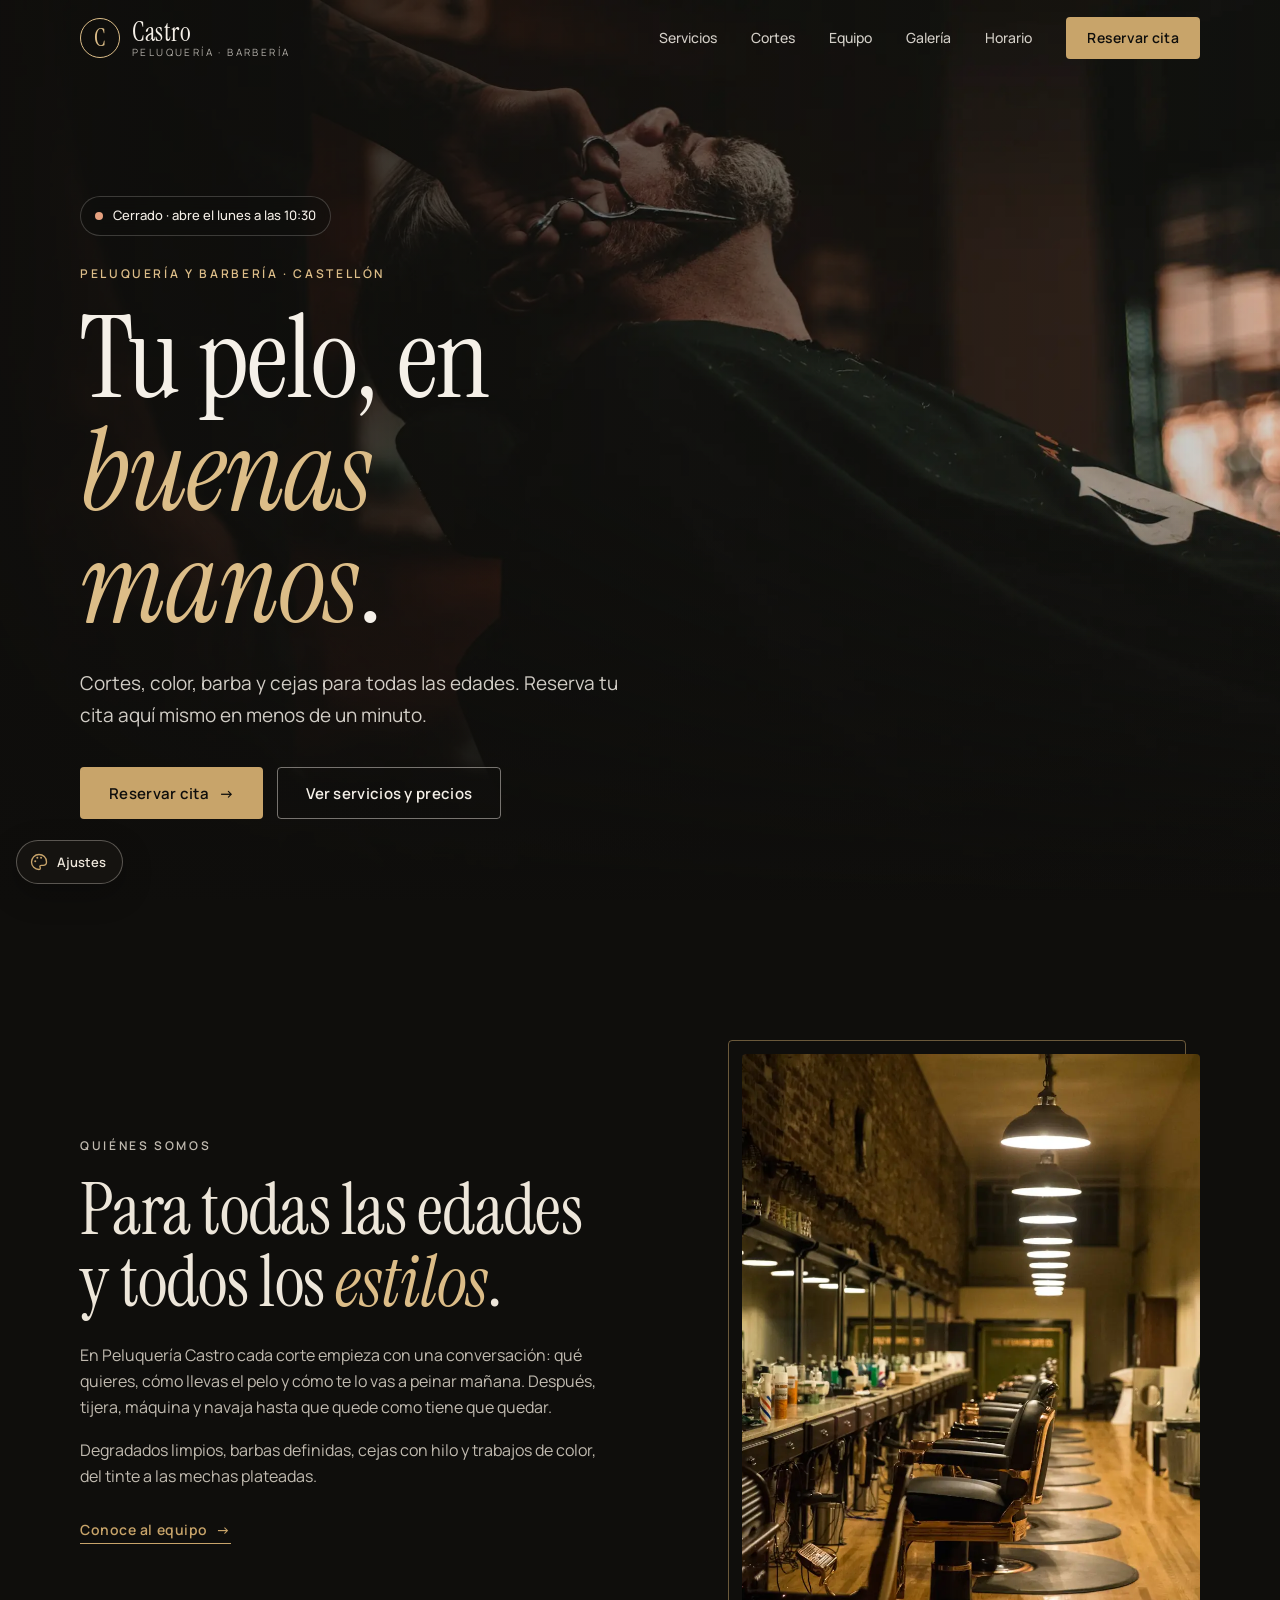
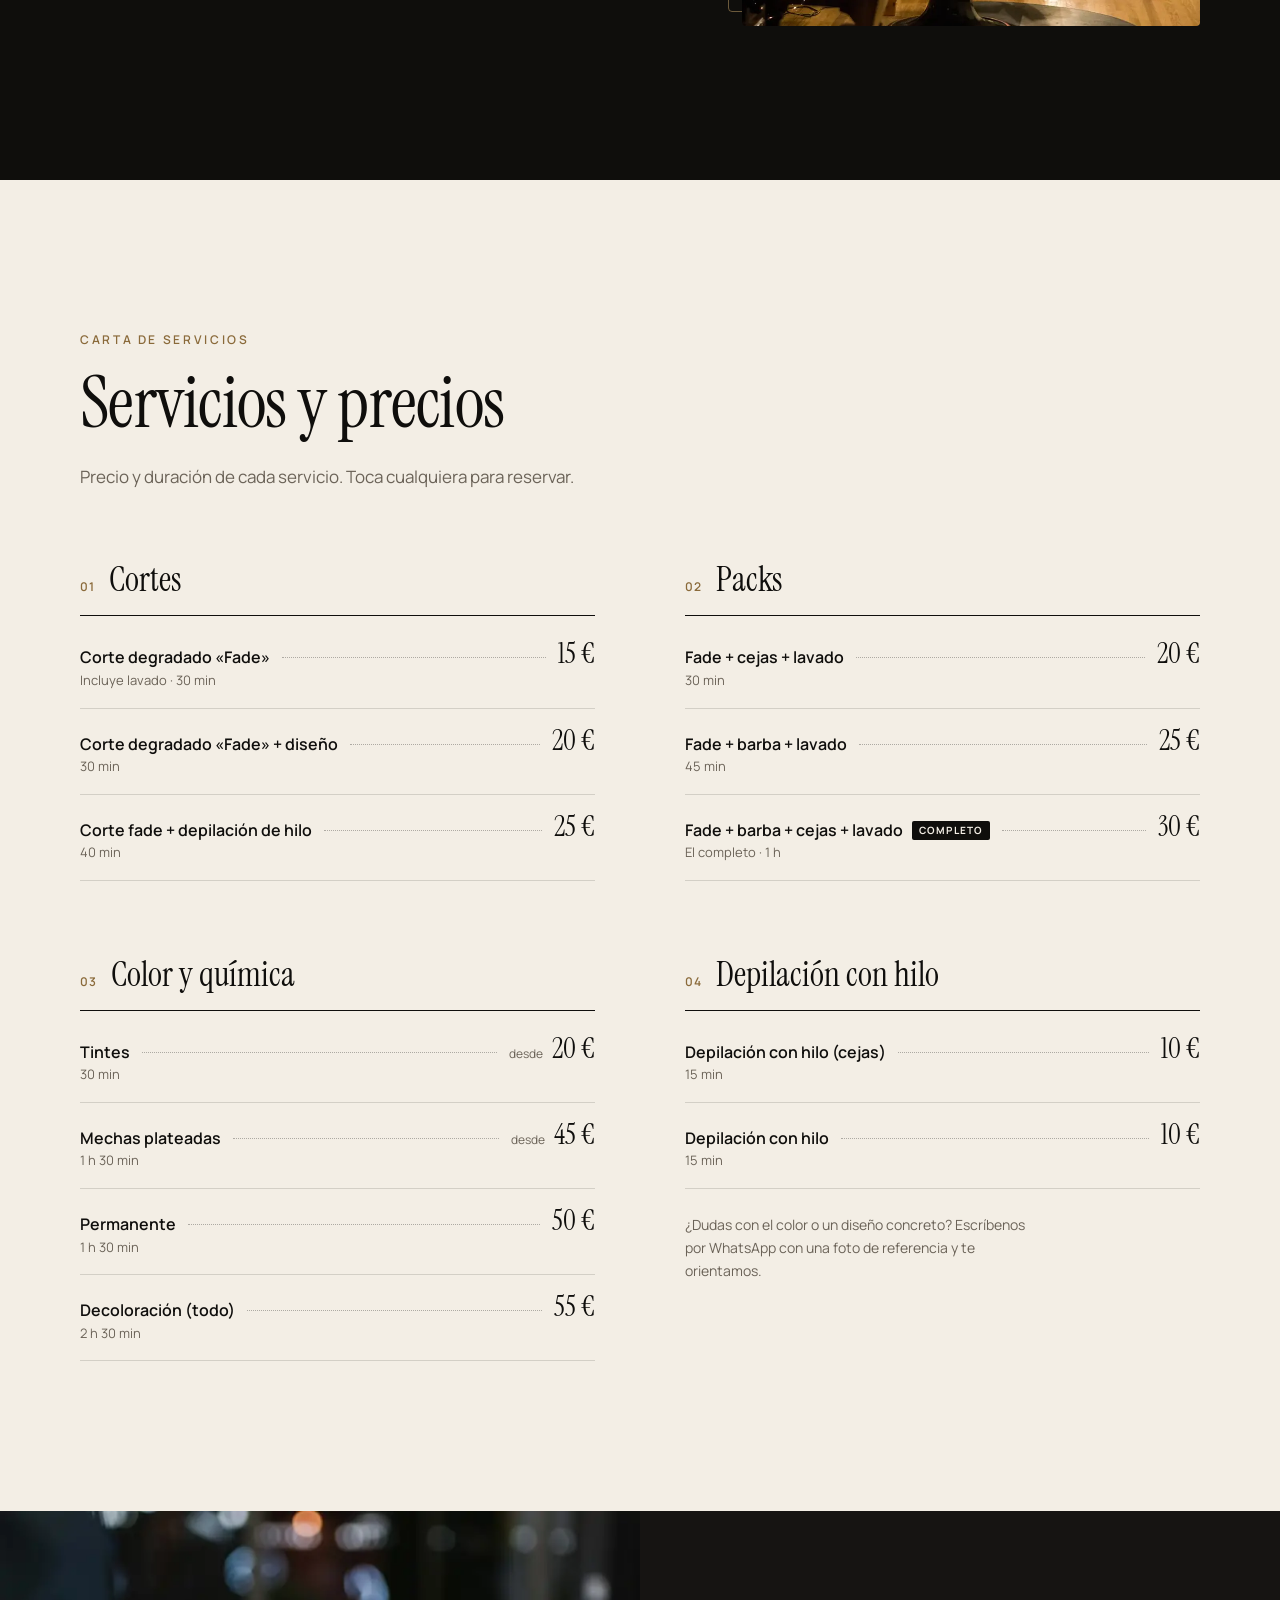
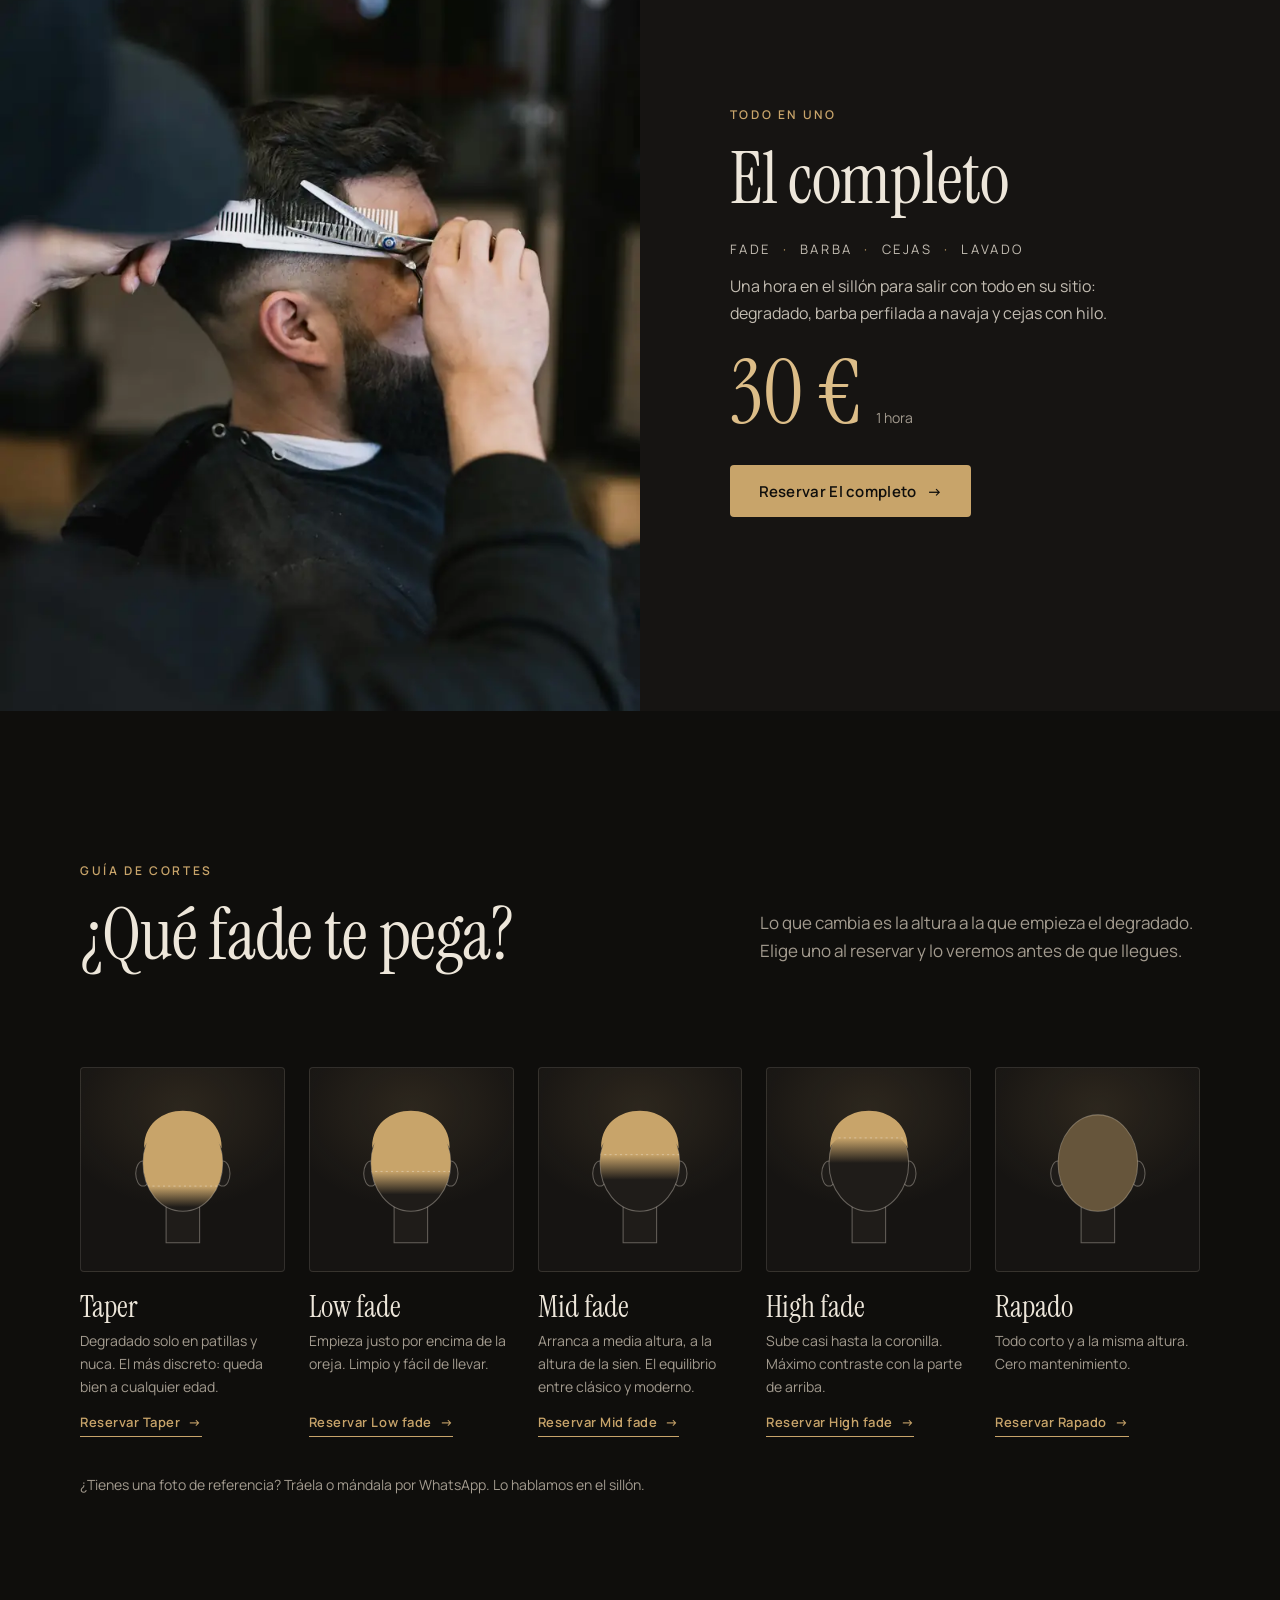
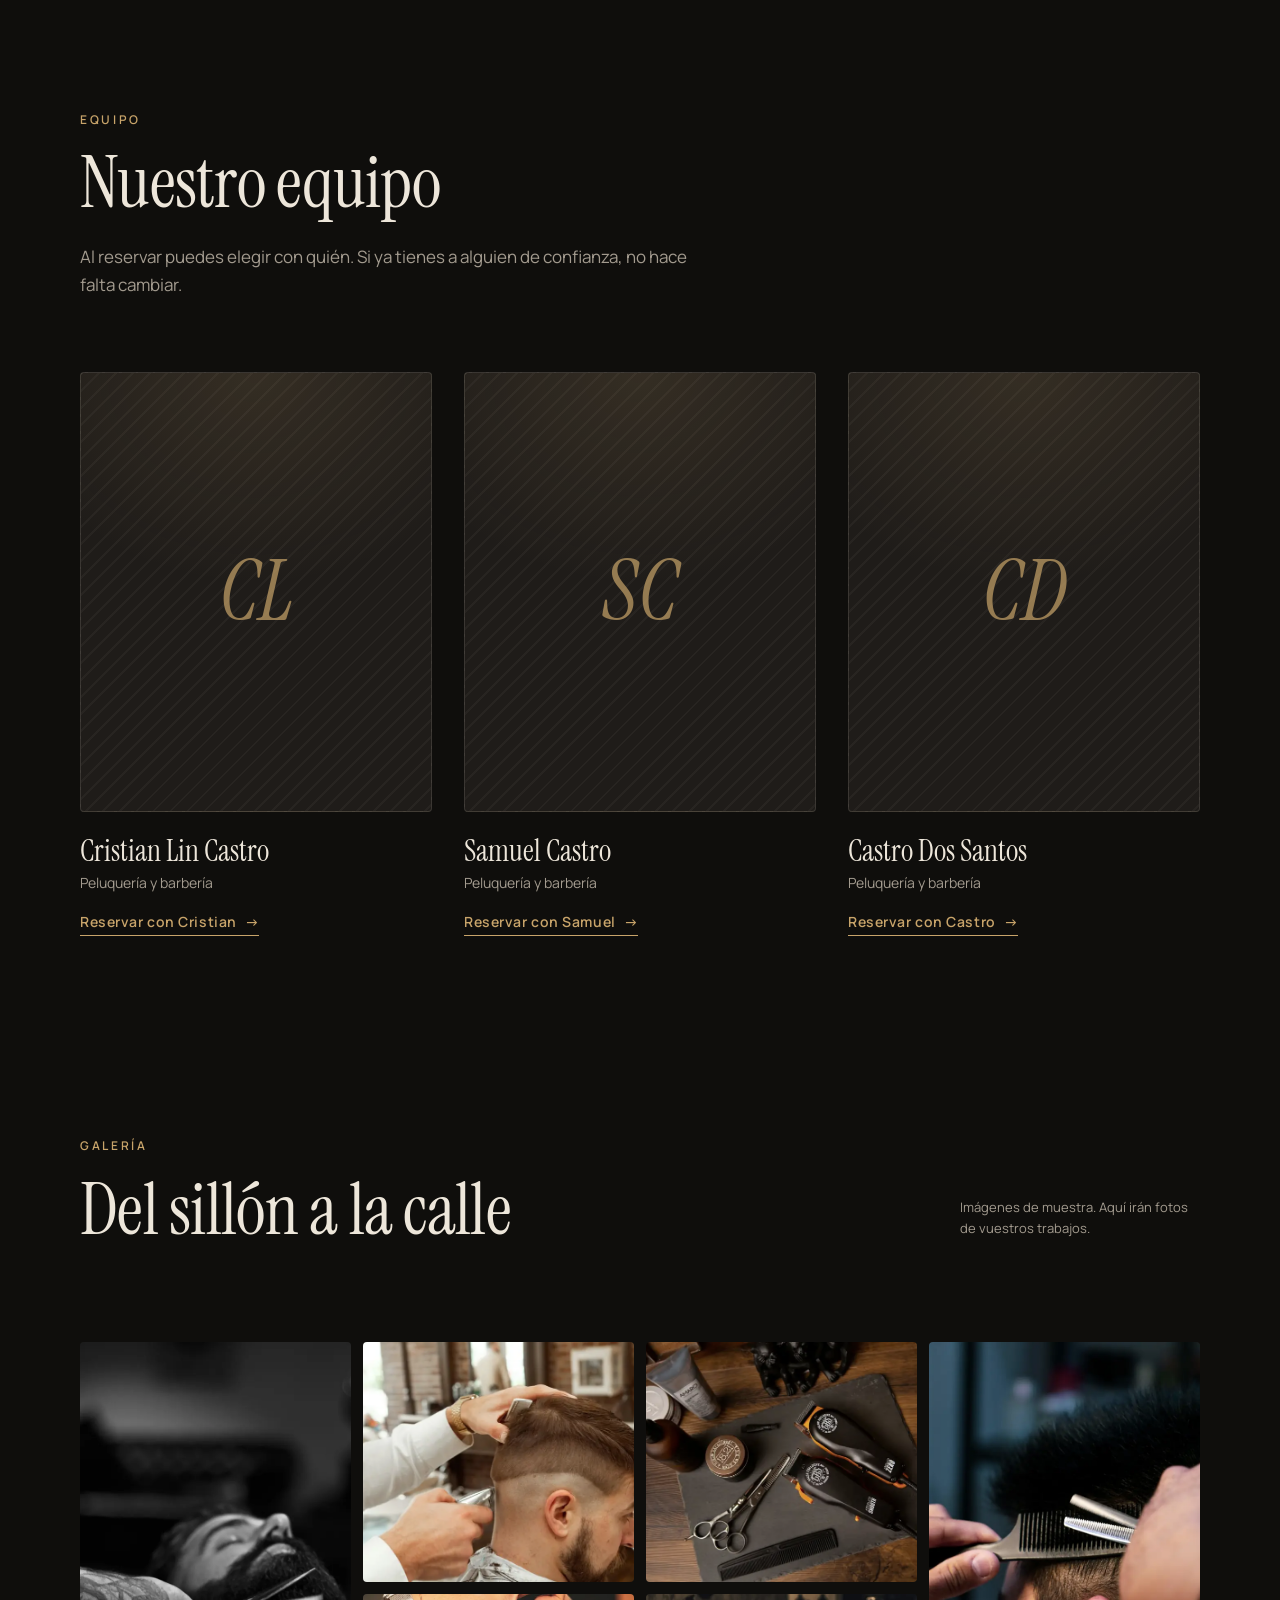
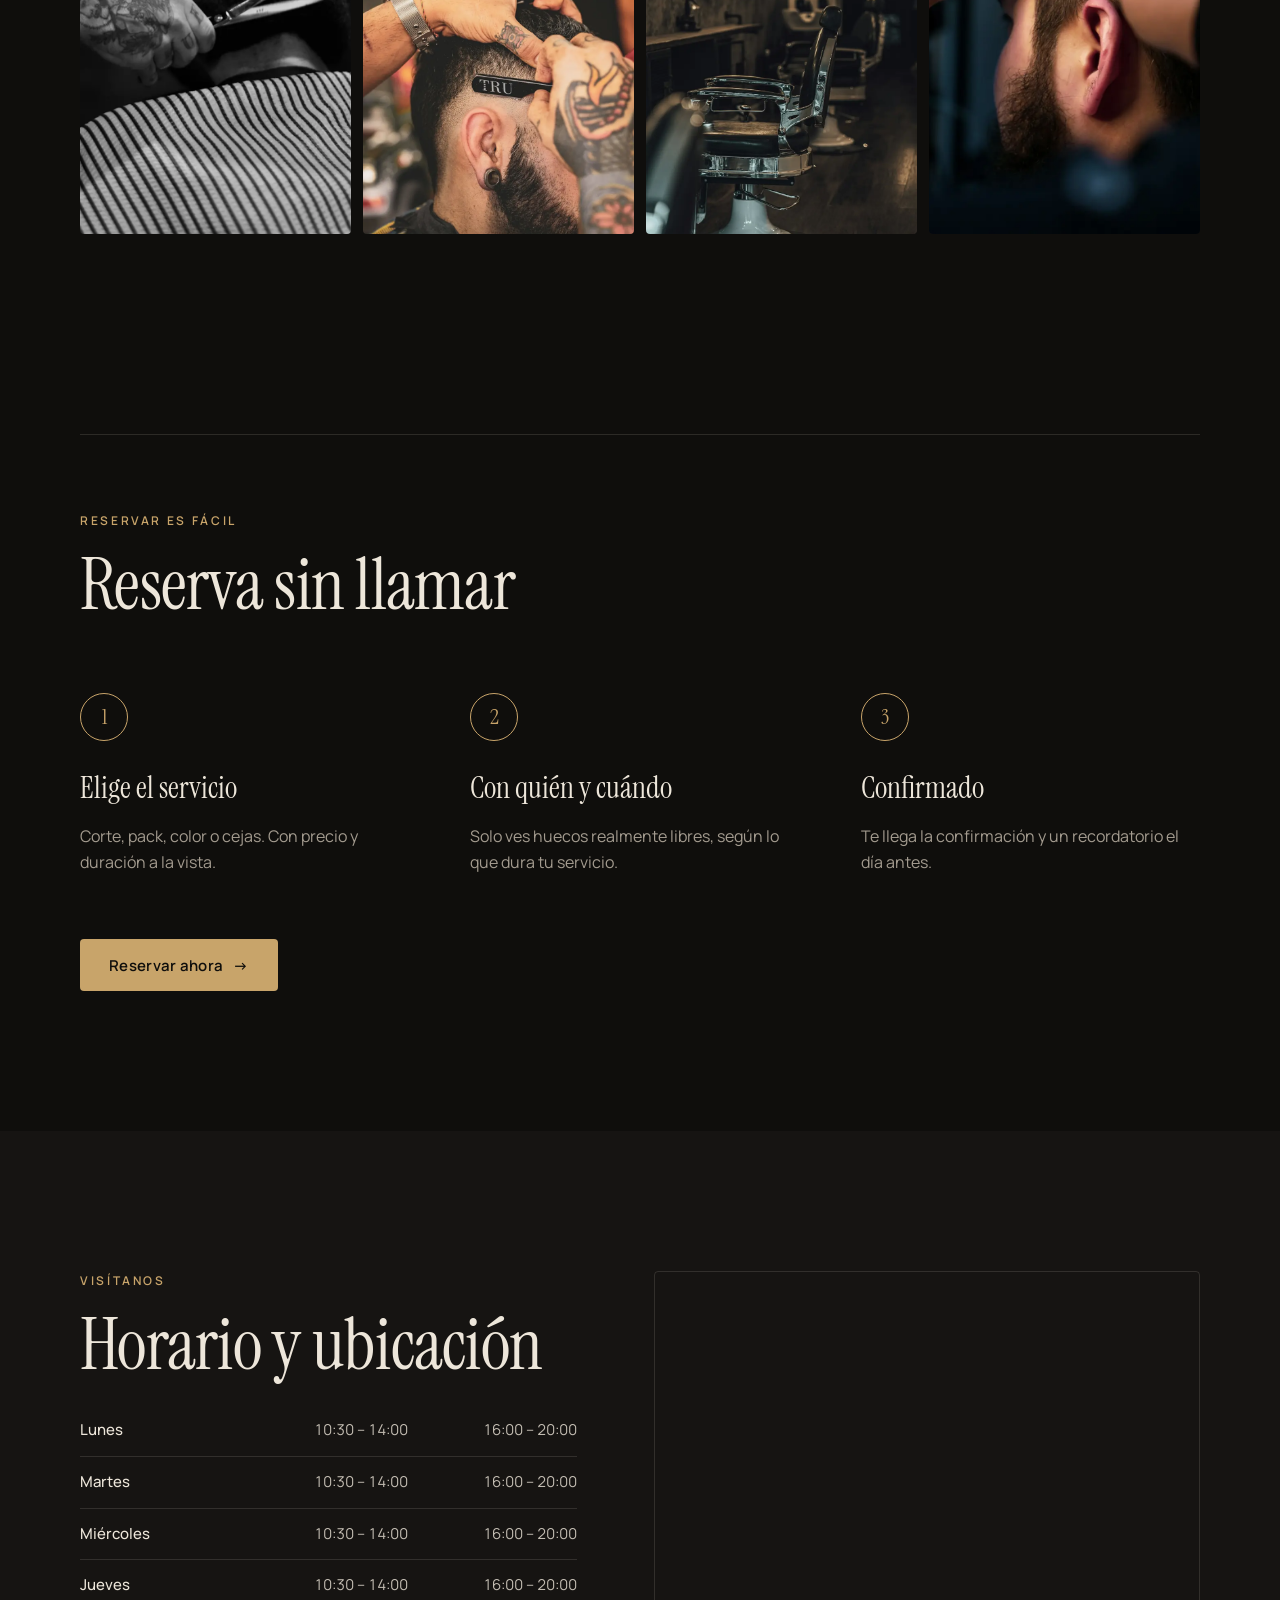
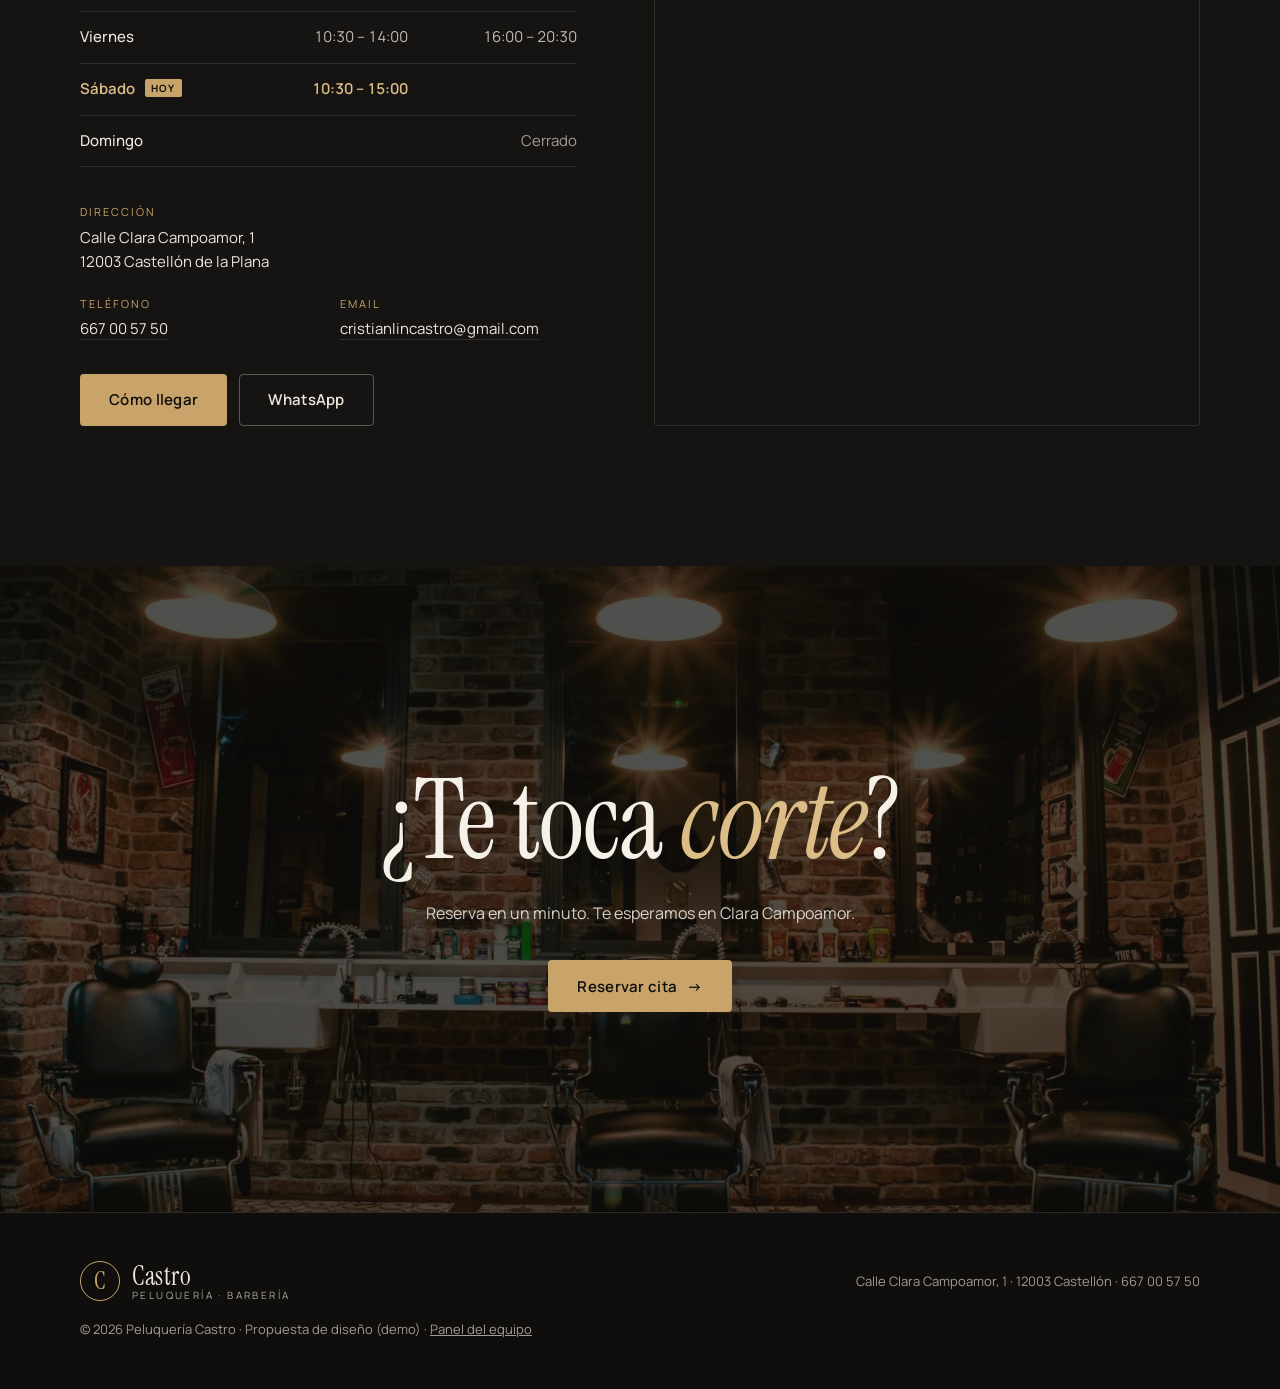
==== index.html @ 02bf4f43 "Publicar demo (d9e0d26)" ====
<!doctype html>
<html lang="es">
<head>
  <meta charset="utf-8">
  <meta name="viewport" content="width=device-width, initial-scale=1, viewport-fit=cover">
  <title>Peluquería Castro · Peluquería y barbería en Castellón</title>
  <meta name="description" content="Peluquería y barbería en Castellón para todas las edades. Cortes, fade, barba, cejas con hilo, tintes y mechas. Reserva tu cita online en un minuto.">
  <!-- Demo: no indexar hasta que sea la web oficial -->
  <meta name="robots" content="noindex, nofollow">
  <meta name="theme-color" content="#0f0e0c">

  <meta property="og:type" content="website">
  <meta property="og:title" content="Peluquería Castro · Castellón">
  <meta property="og:description" content="Peluquería y barbería para todas las edades. Reserva online.">
  <meta property="og:image" content="img/og.jpg">
  <meta property="og:locale" content="es_ES">

  <link rel="icon" href="img/favicon.svg" type="image/svg+xml">
  <link rel="preconnect" href="https://fonts.googleapis.com">
  <link rel="preconnect" href="https://fonts.gstatic.com" crossorigin>
  <script src="js/tema.js"></script>
  <link rel="stylesheet" href="css/styles.css">

  <script type="application/ld+json">
  {
    "@context": "https://schema.org",
    "@type": "HairSalon",
    "name": "Peluquería Castro",
    "telephone": "+34 667 00 57 50",
    "email": "cristianlincastro@gmail.com",
    "priceRange": "10€ - 55€",
    "address": {
      "@type": "PostalAddress",
      "streetAddress": "Calle Clara Campoamor, 1",
      "addressLocality": "Castellón de la Plana",
      "postalCode": "12003",
      "addressRegion": "Castellón",
      "addressCountry": "ES"
    },
    "openingHoursSpecification": [
      {"@type": "OpeningHoursSpecification", "dayOfWeek": ["Monday","Tuesday","Wednesday","Thursday"], "opens": "10:30", "closes": "14:00"},
      {"@type": "OpeningHoursSpecification", "dayOfWeek": ["Monday","Tuesday","Wednesday","Thursday"], "opens": "16:00", "closes": "20:00"},
      {"@type": "OpeningHoursSpecification", "dayOfWeek": "Friday", "opens": "10:30", "closes": "14:00"},
      {"@type": "OpeningHoursSpecification", "dayOfWeek": "Friday", "opens": "16:00", "closes": "20:30"},
      {"@type": "OpeningHoursSpecification", "dayOfWeek": "Saturday", "opens": "10:30", "closes": "15:00"}
    ]
  }
  </script>
</head>
<body>
  <a class="skip" href="#servicios">Saltar a servicios</a>

  <!-- ============ CABECERA ============ -->
  <header class="header" data-header>
    <div class="header__inner">
      <a href="#inicio" class="logo" aria-label="Peluquería Castro, inicio">
        <span class="logo__mark" aria-hidden="true">C</span>
        <span class="logo__text">
          <span class="logo__name">Castro</span>
          <span class="logo__sub">Peluquería · Barbería</span>
        </span>
      </a>

      <nav class="nav" data-nav aria-label="Principal">
        <a href="#servicios">Servicios</a>
        <a href="#cortes">Cortes</a>
        <a href="#equipo">Equipo</a>
        <a href="#galeria">Galería</a>
        <a href="#visitanos">Horario</a>
        <a href="#reservar" data-book class="btn btn--brass btn--sm">Reservar cita</a>
      </nav>

      <button class="burger" data-burger aria-label="Abrir menú" aria-expanded="false">
        <span></span><span></span>
      </button>
    </div>
  </header>

  <main>
    <!-- ============ HERO ============ -->
    <section class="hero" id="inicio">
      <picture class="hero__bg">
        <source media="(max-width: 760px)" data-foto="hero-movil">
        <img data-foto="hero" alt="Peluquero trabajando con un cliente" fetchpriority="high">
      </picture>
      <div class="hero__shade"></div>

      <div class="hero__content container">
        <p class="status" data-status><span class="status__dot"></span><span data-status-text>Consultando horario…</span></p>
        <p class="eyebrow">Peluquería y barbería · Castellón</p>
        <h1 class="hero__title">Tu pelo, en <em>buenas manos</em>.</h1>
        <p class="hero__lead">Cortes, color, barba y cejas para todas las edades. Reserva tu cita aquí mismo en menos de un minuto.</p>
        <div class="hero__ctas">
          <a href="#reservar" data-book class="btn btn--brass">Reservar cita <span aria-hidden="true">→</span></a>
          <a href="#servicios" class="btn btn--ghost btn--photo">Ver servicios y precios</a>
        </div>
      </div>
    </section>

    <!-- ============ INTRO ============ -->
    <section class="intro container">
      <div class="intro__text reveal">
        <p class="eyebrow">Quiénes somos</p>
        <h2 class="h2">Para todas las edades<br>y todos los <em>estilos</em>.</h2>
        <p>En Peluquería Castro cada corte empieza con una conversación: qué quieres, cómo llevas el pelo y cómo te lo vas a peinar mañana. Después, tijera, máquina y navaja hasta que quede como tiene que quedar.</p>
        <p>Degradados limpios, barbas definidas, cejas con hilo y trabajos de color, del tinte a las mechas plateadas.</p>
        <a href="#equipo" class="link">Conoce al equipo <span aria-hidden="true">→</span></a>
      </div>
      <figure class="intro__img reveal">
        <img data-foto="intro" alt="Interior de la peluquería" loading="lazy" width="900" height="1125">
      </figure>
    </section>

    <!-- ============ SERVICIOS ============ -->
    <section class="services" id="servicios">
      <div class="container">
        <header class="section-head reveal">
          <p class="eyebrow eyebrow--menu">Carta de servicios</p>
          <h2 class="h2">Servicios y precios</h2>
          <p class="section-head__lead">Precio y duración de cada servicio. Toca cualquiera para reservar.</p>
        </header>
        <!-- La carta se genera desde js/datos.js (misma fuente que las reservas) -->
        <div class="menu" data-menu></div>
      </div>
    </section>

    <!-- ============ PACK DESTACADO ============ -->
    <section class="feature">
      <div class="feature__img reveal">
        <img data-foto="feature" alt="Peluquero repasando un corte" loading="lazy" width="800" height="1000">
      </div>
      <div class="feature__body reveal">
        <p class="eyebrow">Todo en uno</p>
        <h2 class="h2">El completo</h2>
        <p class="feature__list">Fade <span>·</span> Barba <span>·</span> Cejas <span>·</span> Lavado</p>
        <p>Una hora en el sillón para salir con todo en su sitio: degradado, barba perfilada a navaja y cejas con hilo.</p>
        <div class="feature__price"><span>30 €</span><small>1 hora</small></div>
        <a href="#reservar" data-book data-service="completo" class="btn btn--brass">Reservar El completo <span aria-hidden="true">→</span></a>
      </div>
    </section>

    <!-- ============ GUÍA DE CORTES ============ -->
    <section class="cuts" id="cortes">
      <div class="container">
        <header class="section-head section-head--row reveal">
          <div>
            <p class="eyebrow">Guía de cortes</p>
            <h2 class="h2">¿Qué fade te pega?</h2>
          </div>
          <p class="section-head__lead">Lo que cambia es la altura a la que empieza el degradado. Elige uno al reservar y lo veremos antes de que llegues.</p>
        </header>
        <div class="cuts__grid" data-cuts></div>
        <p class="cuts__note reveal">¿Tienes una foto de referencia? Tráela o mándala por WhatsApp. Lo hablamos en el sillón.</p>
      </div>
    </section>

    <!-- ============ EQUIPO ============ -->
    <section class="team container" id="equipo">
      <header class="section-head reveal">
        <p class="eyebrow">Equipo</p>
        <h2 class="h2">Nuestro equipo</h2>
        <p class="section-head__lead">Al reservar puedes elegir con quién. Si ya tienes a alguien de confianza, no hace falta cambiar.</p>
      </header>
      <div class="team__grid">
        <article class="barber reveal">
          <div class="barber__photo" aria-hidden="true"><span>CL</span></div>
          <h3>Cristian Lin Castro</h3>
          <p>Peluquería y barbería</p>
          <a href="#reservar" data-book data-barber="cristian" class="link">Reservar con Cristian <span aria-hidden="true">→</span></a>
        </article>
        <article class="barber reveal">
          <div class="barber__photo" aria-hidden="true"><span>SC</span></div>
          <h3>Samuel Castro</h3>
          <p>Peluquería y barbería</p>
          <a href="#reservar" data-book data-barber="samuel" class="link">Reservar con Samuel <span aria-hidden="true">→</span></a>
        </article>
        <article class="barber reveal">
          <div class="barber__photo" aria-hidden="true"><span>CD</span></div>
          <h3>Castro Dos Santos</h3>
          <p>Peluquería y barbería</p>
          <a href="#reservar" data-book data-barber="castro" class="link">Reservar con Castro <span aria-hidden="true">→</span></a>
        </article>
      </div>
    </section>

    <!-- ============ GALERÍA ============ -->
    <section class="gallery" id="galeria">
      <div class="container">
        <header class="section-head section-head--row reveal">
          <div>
            <p class="eyebrow">Galería</p>
            <h2 class="h2">Del sillón a la calle</h2>
          </div>
          <p class="gallery__note">Imágenes de muestra. Aquí irán fotos de vuestros trabajos.</p>
        </header>
        <div class="gallery__grid">
          <figure class="g g--tall reveal"><img data-foto="g1" alt="Trabajo de peluquería (muestra)" loading="lazy"></figure>
          <figure class="g reveal"><img data-foto="g2" alt="Trabajo de peluquería (muestra)" loading="lazy"></figure>
          <figure class="g reveal"><img data-foto="g3" alt="Trabajo de peluquería (muestra)" loading="lazy"></figure>
          <figure class="g g--tall reveal"><img data-foto="g4" alt="Trabajo de peluquería (muestra)" loading="lazy"></figure>
          <figure class="g reveal"><img data-foto="g5" alt="Trabajo de peluquería (muestra)" loading="lazy"></figure>
          <figure class="g reveal"><img data-foto="g6" alt="Trabajo de peluquería (muestra)" loading="lazy"></figure>
        </div>
      </div>
    </section>

    <!-- ============ CÓMO RESERVAR ============ -->
    <section class="steps container">
      <header class="section-head reveal">
        <p class="eyebrow">Reservar es fácil</p>
        <h2 class="h2">Reserva sin llamar</h2>
      </header>
      <ol class="steps__list">
        <li class="reveal"><span class="steps__n">1</span><h3>Elige el servicio</h3><p>Corte, pack, color o cejas. Con precio y duración a la vista.</p></li>
        <li class="reveal"><span class="steps__n">2</span><h3>Con quién y cuándo</h3><p>Solo ves huecos realmente libres, según lo que dura tu servicio.</p></li>
        <li class="reveal"><span class="steps__n">3</span><h3>Confirmado</h3><p>Te llega la confirmación y un recordatorio el día antes.</p></li>
      </ol>
      <div class="steps__cta reveal">
        <a href="#reservar" data-book class="btn btn--brass">Reservar ahora <span aria-hidden="true">→</span></a>
      </div>
    </section>

    <!-- ============ HORARIO Y UBICACIÓN ============ -->
    <section class="visit" id="visitanos">
      <div class="container visit__grid">
        <div class="visit__info reveal">
          <p class="eyebrow">Visítanos</p>
          <h2 class="h2">Horario y ubicación</h2>

          <table class="hours" data-hours>
            <caption class="sr-only">Horario de apertura</caption>
            <tbody>
              <tr data-day="1"><th scope="row">Lunes</th><td>10:30 – 14:00</td><td>16:00 – 20:00</td></tr>
              <tr data-day="2"><th scope="row">Martes</th><td>10:30 – 14:00</td><td>16:00 – 20:00</td></tr>
              <tr data-day="3"><th scope="row">Miércoles</th><td>10:30 – 14:00</td><td>16:00 – 20:00</td></tr>
              <tr data-day="4"><th scope="row">Jueves</th><td>10:30 – 14:00</td><td>16:00 – 20:00</td></tr>
              <tr data-day="5"><th scope="row">Viernes</th><td>10:30 – 14:00</td><td>16:00 – 20:30</td></tr>
              <tr data-day="6"><th scope="row">Sábado</th><td>10:30 – 15:00</td><td></td></tr>
              <tr data-day="0"><th scope="row">Domingo</th><td colspan="2" class="closed">Cerrado</td></tr>
            </tbody>
          </table>

          <address class="contact">
            <p><span class="contact__label">Dirección</span>Calle Clara Campoamor, 1<br>12003 Castellón de la Plana</p>
            <p><span class="contact__label">Teléfono</span><a href="tel:+34667005750">667 00 57 50</a></p>
            <p><span class="contact__label">Email</span><a href="mailto:cristianlincastro@gmail.com">cristianlincastro@gmail.com</a></p>
          </address>

          <div class="visit__ctas">
            <a class="btn btn--brass" href="https://www.google.com/maps/dir/?api=1&destination=Calle+Clara+Campoamor+1,+12003+Castell%C3%B3n+de+la+Plana" target="_blank" rel="noopener">Cómo llegar</a>
            <a class="btn btn--ghost" href="https://wa.me/34667005750" target="_blank" rel="noopener">WhatsApp</a>
          </div>
        </div>

        <div class="visit__map reveal">
          <iframe title="Mapa: Peluquería Castro, Calle Clara Campoamor 1, Castellón"
            src="https://maps.google.com/maps?q=Calle%20Clara%20Campoamor%201%2C%2012003%20Castell%C3%B3n%20de%20la%20Plana&z=16&output=embed"
            loading="lazy" referrerpolicy="no-referrer-when-downgrade"></iframe>
        </div>
      </div>
    </section>

    <!-- ============ CTA FINAL ============ -->
    <section class="final">
      <img class="final__bg" data-foto="final" alt="" loading="lazy">
      <div class="final__shade"></div>
      <div class="final__content container reveal">
        <h2 class="h2">¿Te toca <em>corte</em>?</h2>
        <p>Reserva en un minuto. Te esperamos en Clara Campoamor.</p>
        <a href="#reservar" data-book class="btn btn--brass">Reservar cita <span aria-hidden="true">→</span></a>
      </div>
    </section>
  </main>

  <!-- ============ PIE ============ -->
  <footer class="footer">
    <div class="container footer__inner">
      <a href="#inicio" class="logo logo--footer" aria-label="Peluquería Castro, volver arriba">
        <span class="logo__mark" aria-hidden="true">C</span>
        <span class="logo__text"><span class="logo__name">Castro</span><span class="logo__sub">Peluquería · Barbería</span></span>
      </a>
      <p class="footer__meta">Calle Clara Campoamor, 1 · 12003 Castellón · <a href="tel:+34667005750">667 00 57 50</a></p>
      <p class="footer__legal">© <span data-year>2026</span> Peluquería Castro · Propuesta de diseño (demo) · <a href="panel.html">Panel del equipo</a></p>
    </div>
  </footer>

  <!-- Barra fija de acciones en móvil -->
  <nav class="dock" aria-label="Acciones rápidas">
    <a href="tel:+34667005750" class="dock__btn">
      <svg viewBox="0 0 24 24" aria-hidden="true"><path d="M6.6 10.8a15.1 15.1 0 0 0 6.6 6.6l2.2-2.2c.3-.3.7-.4 1-.2 1.1.4 2.3.6 3.6.6.6 0 1 .4 1 1V20c0 .6-.4 1-1 1A17 17 0 0 1 3 4c0-.6.4-1 1-1h3.5c.6 0 1 .4 1 1 0 1.3.2 2.5.6 3.6.1.3 0 .7-.2 1l-2.3 2.2Z"/></svg>
      Llamar
    </a>
    <a href="https://wa.me/34667005750" class="dock__btn" target="_blank" rel="noopener">
      <svg viewBox="0 0 24 24" aria-hidden="true"><path d="M12 2a10 10 0 0 0-8.6 15.1L2 22l5-1.3A10 10 0 1 0 12 2Zm0 18.2c-1.5 0-3-.4-4.3-1.2l-.3-.2-3 .8.8-2.9-.2-.3A8.2 8.2 0 1 1 12 20.2Zm4.5-6.1c-.2-.1-1.5-.7-1.7-.8-.2-.1-.4-.1-.6.1l-.8 1c-.1.2-.3.2-.5.1a6.7 6.7 0 0 1-3.3-2.9c-.3-.4.2-.4.7-1.4.1-.2 0-.3 0-.4l-.8-1.8c-.2-.5-.4-.4-.6-.4h-.5a1 1 0 0 0-.7.3c-.2.3-.9.9-.9 2.2s1 2.6 1.1 2.7c.1.2 1.9 3 4.7 4.2 1.7.7 2.4.8 3.3.7.5-.1 1.5-.6 1.8-1.3.2-.6.2-1.1.1-1.3l-.3-.2Z"/></svg>
      WhatsApp
    </a>
    <a href="#reservar" data-book class="dock__btn dock__btn--main">Reservar cita</a>
  </nav>

  <script src="js/datos.js" defer></script>
  <script src="js/main.js" defer></script>
  <script src="js/reservas.js" defer></script>
</body>
</html>
---- css/styles.css ----
/* =========================================================
   Peluquería Castro · demo de rediseño
   Todo el color y la tipografía salen de variables (tokens):
   - Paletas: html[data-color="…"]   (noche, carbon, arena, mar, neon)
   - Tipografías: html[data-tipo="…"] (clasica, urbana, fresca, redonda, editorial)
   ========================================================= */

:root {
  /* Paleta por defecto: Noche y latón */
  --bg: #0f0e0c;
  --surface: #161412;
  --surface-2: #1f1c19;
  --fg: #ede6da;
  --muted: #a39b8f;
  --accent: #c8a46a;
  --accent-hi: #dcbd88;
  --accent-photo: #dcbd88;   /* acento sobre fotos (siempre oscurecidas) */
  --on-accent: #0f0e0c;
  --menu-bg: #f3eee5;
  --menu-fg: #0f0e0c;
  --menu-muted: #6b6358;
  --menu-accent: #8a6a3a;
  --shade: #0f0e0c;          /* oscurecido de las fotos */
  --on-photo: #f5f0e8;       /* texto sobre fotos */
  --ok: #7bc48f;
  --warn: #e6a17f;
  --map-filter: grayscale(1) invert(.92) contrast(.9) sepia(.15);
  color-scheme: dark;

  /* Derivados */
  --line: color-mix(in srgb, var(--fg) 13%, transparent);
  --line-strong: color-mix(in srgb, var(--fg) 32%, transparent);
  --fg-soft: color-mix(in srgb, var(--fg) 80%, transparent);
  --accent-soft: color-mix(in srgb, var(--accent) 13%, transparent);
  --accent-mid: color-mix(in srgb, var(--accent) 50%, transparent);
  --menu-line: color-mix(in srgb, var(--menu-fg) 14%, transparent);
  --hair: var(--accent);
  --skin: var(--surface-2);
  --outline: color-mix(in srgb, var(--fg) 35%, transparent);

  /* Tipografía por defecto: Clásica */
  --display: "Instrument Serif", "Times New Roman", serif;
  --sans: "Manrope", system-ui, -apple-system, "Segoe UI", sans-serif;
  --d-weight: 400;
  --d-stretch: 100%;
  --d-case: none;
  --d-track: -0.01em;
  --d-em: italic;
  --ds: 1;
  --t-h3: 30px;
  --t-menu: 34px;
  --t-price: 28px;
  --t-feature: 88px;
  --t-logo: 26px;
  --t-mark: 24px;
  --t-ini: 84px;
  --t-ini-style: italic;
  --t-small-case: none;

  --gutter: clamp(16px, 4vw, 40px);
  --max: 1200px;
  --radius: 4px;
  --ease: cubic-bezier(0.2, 0.7, 0.2, 1);
  --dock-h: 0px;
}

/* ---------- Paletas ---------- */
html[data-color="carbon"] {
  --bg: #0b0b0b; --surface: #141414; --surface-2: #1e1e1e; --fg: #f2f2ef; --muted: #9a9a94;
  --accent: #f5d000; --accent-hi: #ffe14d; --accent-photo: #ffe14d; --on-accent: #0b0b0b;
  --menu-bg: #f5d000; --menu-fg: #0b0b0b; --menu-muted: #4a4220; --menu-accent: #0b0b0b;
  --shade: #0b0b0b; --map-filter: grayscale(1) invert(.9) contrast(1.1);
}
html[data-color="arena"] {
  --bg: #f6f1ea; --surface: #efe6da; --surface-2: #e5d9c8; --fg: #231d17; --muted: #75695b;
  --accent: #c2562f; --accent-hi: #a8461f; --accent-photo: #f2a47f; --on-accent: #ffffff;
  --menu-bg: #fffaf3; --menu-fg: #231d17; --menu-muted: #75695b; --menu-accent: #c2562f;
  --shade: #1d1712; --ok: #2f8a4c; --warn: #b5452a;
  --map-filter: grayscale(.4) sepia(.25); color-scheme: light;
}
html[data-color="mar"] {
  --bg: #f7f8f6; --surface: #eaf0f2; --surface-2: #dbe5ea; --fg: #12263a; --muted: #5c6b78;
  --accent: #1f5f99; --accent-hi: #174c7c; --accent-photo: #9fcbf0; --on-accent: #ffffff;
  --menu-bg: #12263a; --menu-fg: #f4f7f9; --menu-muted: #a9b7c4; --menu-accent: #8fc1ea;
  --shade: #0d1b29; --ok: #23824a; --warn: #b5452a;
  --map-filter: saturate(.8); color-scheme: light;
}
html[data-color="neon"] {
  --bg: #0e1020; --surface: #15182b; --surface-2: #1e2238; --fg: #eef0ff; --muted: #9aa0c3;
  --accent: #ff5d73; --accent-hi: #ff8a9a; --accent-photo: #ff8a9a; --on-accent: #0e1020;
  --menu-bg: #eef0ff; --menu-fg: #0e1020; --menu-muted: #5a5f80; --menu-accent: #e23d57;
  --shade: #0b0d1a; --map-filter: grayscale(1) invert(.9) hue-rotate(200deg) saturate(.6);
}

/* ---------- Tipografías ---------- */
html[data-tipo="urbana"] {
  --display: "Archivo", system-ui, sans-serif; --sans: "Inter", system-ui, sans-serif;
  --d-weight: 800; --d-stretch: 115%; --d-case: uppercase; --d-track: -0.015em; --d-em: normal; --ds: .74;
  --t-h3: 22px; --t-menu: 24px; --t-price: 20px; --t-feature: 64px; --t-logo: 20px; --t-mark: 18px; --t-ini: 60px;
  --t-ini-style: normal; --t-small-case: uppercase;
}
html[data-tipo="fresca"] {
  --display: "Bricolage Grotesque", system-ui, sans-serif; --sans: "Manrope", system-ui, sans-serif;
  --d-weight: 700; --d-track: -0.04em; --d-em: normal; --ds: .86;
  --t-h3: 24px; --t-menu: 26px; --t-price: 22px; --t-feature: 72px; --t-logo: 22px; --t-mark: 19px; --t-ini: 64px; --t-ini-style: normal;
}
html[data-tipo="redonda"] {
  --display: "Unbounded", system-ui, sans-serif; --sans: "Outfit", system-ui, sans-serif;
  --d-weight: 600; --d-track: -0.02em; --d-em: normal; --ds: .68;
  --t-h3: 20px; --t-menu: 22px; --t-price: 19px; --t-feature: 58px; --t-logo: 19px; --t-mark: 17px; --t-ini: 54px; --t-ini-style: normal;
}
html[data-tipo="editorial"] {
  --display: "Fraunces", Georgia, serif; --sans: "DM Sans", system-ui, sans-serif;
  --d-weight: 500; --d-track: -0.02em; --d-em: italic; --ds: .9;
  --t-h3: 26px; --t-menu: 28px; --t-price: 24px; --t-feature: 76px; --t-logo: 22px; --t-mark: 20px; --t-ini: 70px;
}

/* ---------- Base ---------- */
*, *::before, *::after { box-sizing: border-box; }
html { scroll-behavior: smooth; -webkit-text-size-adjust: 100%; }
@media (prefers-reduced-motion: reduce) { html { scroll-behavior: auto; } }

body {
  margin: 0;
  background: var(--bg);
  color: var(--fg);
  font-family: var(--sans);
  font-size: 16px;
  line-height: 1.65;
  -webkit-font-smoothing: antialiased;
  overflow-x: hidden;
  padding-bottom: var(--dock-h);
  transition: background .4s, color .4s;
}

img { display: block; max-width: 100%; height: auto; }
a { color: inherit; }
h1, h2, h3 { margin: 0; font-weight: 400; }
p { margin: 0 0 1em; }

.container { width: 100%; max-width: var(--max); margin: 0 auto; padding: 0 var(--gutter); }
.sr-only { position: absolute; width: 1px; height: 1px; overflow: hidden; clip: rect(0 0 0 0); white-space: nowrap; }
.skip { position: absolute; left: -999px; top: 8px; z-index: 100; background: var(--accent); color: var(--on-accent); padding: 8px 14px; }
.skip:focus { left: 8px; }
:focus-visible { outline: 2px solid var(--accent); outline-offset: 3px; }

/* Todo lo «de titular» usa la tipografía display del tema */
.h2, .hero__title, .logo__name, .logo__mark, .menu__title, .item__price, .feature__price span,
.barber h3, .barber__photo span, .steps__n, .steps__list h3, .cut h3, .bk-title, .bk-option__price,
.bk-day strong, .bk-done h3, .bk-avatar {
  font-family: var(--display);
  font-weight: var(--d-weight);
  font-stretch: var(--d-stretch);
}

/* ---------- Tipografía ---------- */
.eyebrow {
  font-size: 12px; font-weight: 600; letter-spacing: 0.22em; text-transform: uppercase;
  color: var(--accent); margin-bottom: 18px;
}
.h2 {
  font-size: calc(clamp(40px, 6vw, 72px) * var(--ds));
  line-height: 1; letter-spacing: var(--d-track); text-transform: var(--d-case);
  margin-bottom: 24px;
}
.h2 em, .hero__title em { font-style: var(--d-em); color: var(--accent-hi); }

.link {
  display: inline-flex; gap: 8px; align-items: center;
  font-weight: 600; font-size: 14px; letter-spacing: 0.04em;
  text-decoration: none; color: var(--accent);
  border-bottom: 1px solid currentColor; padding-bottom: 2px;
  transition: gap .3s var(--ease);
}
.link:hover { gap: 14px; }

/* ---------- Botones ---------- */
.btn {
  display: inline-flex; align-items: center; justify-content: center; gap: 10px;
  min-height: 52px; padding: 0 28px;
  font: 600 15px/1 var(--sans); letter-spacing: 0.02em;
  text-decoration: none; border-radius: var(--radius);
  border: 1px solid transparent; background: transparent; color: inherit;
  transition: background .25s, color .25s, border-color .25s, transform .25s var(--ease);
  cursor: pointer; white-space: nowrap;
}
.btn:active { transform: translateY(1px); }
.btn--brass { background: var(--accent); color: var(--on-accent); }
.btn--brass:hover { background: color-mix(in srgb, var(--accent) 85%, var(--fg)); }
.btn--ghost { border-color: var(--line-strong); color: var(--fg); }
.btn--ghost:hover { border-color: var(--fg); background: color-mix(in srgb, var(--fg) 6%, transparent); }
.btn--photo { border-color: color-mix(in srgb, var(--on-photo) 45%, transparent); color: var(--on-photo); }
.btn--photo:hover { border-color: var(--on-photo); background: color-mix(in srgb, var(--on-photo) 10%, transparent); }
.btn--sm { min-height: 42px; padding: 0 20px; font-size: 14px; }

/* ---------- Cabecera ---------- */
.header {
  position: fixed; inset: 0 0 auto; z-index: 50;
  color: var(--on-photo);
  --hdr-accent: var(--accent-photo);
  transition: background .35s, border-color .35s, color .35s;
  border-bottom: 1px solid transparent;
}
.header.is-solid, .header.menu-open { color: var(--fg); --hdr-accent: var(--accent); }
.header.is-solid {
  background: color-mix(in srgb, var(--bg) 86%, transparent);
  backdrop-filter: blur(14px); -webkit-backdrop-filter: blur(14px);
  border-bottom-color: var(--line);
}
.header__inner {
  max-width: var(--max); margin: 0 auto; padding: 0 var(--gutter);
  height: 76px; display: flex; align-items: center; justify-content: space-between;
}

.logo { display: inline-flex; align-items: center; gap: 12px; text-decoration: none; color: inherit; }
.logo__mark {
  width: 40px; height: 40px; display: grid; place-items: center; flex: none;
  border: 1px solid var(--hdr-accent, var(--accent)); border-radius: 50%;
  font-size: var(--t-mark); color: var(--hdr-accent, var(--accent)); line-height: 1;
}
.logo__text { display: flex; flex-direction: column; line-height: 1.1; }
.logo__name { font-size: var(--t-logo); letter-spacing: 0.02em; text-transform: var(--t-small-case); }
.logo__sub { font-size: 10px; letter-spacing: 0.24em; text-transform: uppercase; opacity: .7; }

.nav { display: flex; align-items: center; gap: 34px; }
.nav a:not(.btn) { font-size: 14px; font-weight: 500; text-decoration: none; color: inherit; opacity: .85; transition: opacity .2s; }
.nav a:not(.btn):hover { opacity: 1; }
.burger { display: none; }

@media (max-width: 860px) {
  .header__inner { height: 64px; }
  .burger {
    display: grid; place-content: center; gap: 7px;
    width: 44px; height: 44px; background: none; border: 0; cursor: pointer; padding: 0;
    position: relative; z-index: 2; color: inherit;
  }
  .burger span { display: block; width: 24px; height: 1.5px; background: currentColor; transition: transform .35s var(--ease); }
  .burger[aria-expanded="true"] span:first-child { transform: translateY(4.25px) rotate(45deg); }
  .burger[aria-expanded="true"] span:last-child { transform: translateY(-4.25px) rotate(-45deg); }
  .nav {
    position: fixed; inset: 0; z-index: 1;
    flex-direction: column; justify-content: center; gap: 26px;
    background: var(--bg);
    opacity: 0; visibility: hidden; transition: opacity .35s, visibility .35s;
  }
  .nav.is-open { opacity: 1; visibility: visible; }
  .nav a:not(.btn) {
    font-family: var(--display); font-weight: var(--d-weight); font-stretch: var(--d-stretch);
    font-size: calc(40px * var(--ds)); opacity: 1; text-transform: var(--t-small-case);
  }
  .nav .btn { margin-top: 12px; min-height: 52px; font-size: 15px; }
  .logo { position: relative; z-index: 2; }
}

/* ---------- Hero ---------- */
.hero {
  position: relative; min-height: 100svh;
  display: flex; flex-direction: column; justify-content: flex-end;
  padding-top: 120px; overflow: hidden; isolation: isolate;
  background: var(--shade); color: var(--on-photo);
}
.hero__bg, .hero__bg img { position: absolute; inset: 0; width: 100%; height: 100%; }
.hero__bg { z-index: -2; }
.hero__bg img { object-fit: cover; object-position: 60% 40%; animation: slowzoom 18s var(--ease) both; }
html[data-fotos="urbana"] .hero__bg img { object-position: 50% 45%; }
html[data-fotos="luminosa"] .hero__bg img { object-position: 50% 50%; }
@keyframes slowzoom { from { transform: scale(1.08); } to { transform: scale(1); } }
.hero__shade {
  position: absolute; inset: 0; z-index: -1;
  background:
    linear-gradient(90deg, color-mix(in srgb, var(--shade) 92%, transparent) 0%, color-mix(in srgb, var(--shade) 60%, transparent) 45%, color-mix(in srgb, var(--shade) 15%, transparent) 100%),
    linear-gradient(0deg, color-mix(in srgb, var(--shade) 95%, transparent) 0%, transparent 45%);
}
.hero .eyebrow { color: var(--accent-photo); }
.hero__title em { color: var(--accent-photo); }
.hero__content { padding-bottom: clamp(56px, 9vh, 96px); }
.hero__title {
  font-size: calc(clamp(52px, 9vw, 120px) * var(--ds));
  line-height: .98; letter-spacing: var(--d-track); text-transform: var(--d-case);
  max-width: 11ch; margin-bottom: 28px;
}
.hero__lead { max-width: 46ch; font-size: clamp(16px, 1.6vw, 19px); color: color-mix(in srgb, var(--on-photo) 85%, transparent); margin-bottom: 36px; }
.hero__ctas { display: flex; flex-wrap: wrap; gap: 14px; }

.status {
  display: inline-flex; align-items: center; gap: 10px;
  font-size: 13px; font-weight: 500;
  padding: 8px 14px; border: 1px solid color-mix(in srgb, var(--on-photo) 20%, transparent); border-radius: 999px;
  background: color-mix(in srgb, var(--shade) 50%, transparent);
  backdrop-filter: blur(8px); -webkit-backdrop-filter: blur(8px);
  margin-bottom: 28px;
}
.status__dot { width: 8px; height: 8px; border-radius: 50%; background: #999; }
.status.is-open .status__dot { background: #7bc48f; box-shadow: 0 0 0 4px rgba(123,196,143,.18); animation: pulse 2.4s infinite; }
.status.is-closed .status__dot { background: #e6a17f; }
@keyframes pulse { 50% { box-shadow: 0 0 0 7px rgba(123,196,143,0); } }

@media (max-width: 760px) {
  .hero__shade { background: linear-gradient(0deg, color-mix(in srgb, var(--shade) 96%, transparent) 10%, color-mix(in srgb, var(--shade) 72%, transparent) 50%, color-mix(in srgb, var(--shade) 25%, transparent) 100%); }
  .hero__bg img { object-position: 50% 25%; }
  .hero__ctas .btn { flex: 1 1 100%; }
}

/* ---------- Intro ---------- */
.intro {
  display: grid; grid-template-columns: 1.1fr .9fr; gap: clamp(40px, 8vw, 120px);
  align-items: center; padding-top: clamp(80px, 12vw, 160px); padding-bottom: clamp(80px, 12vw, 160px);
}
.intro__text p { color: var(--fg-soft); max-width: 52ch; }
.intro__text .link { margin-top: 12px; }
.intro__img { margin: 0; position: relative; }
.intro__img img { width: 100%; aspect-ratio: 4/5; object-fit: cover; border-radius: var(--radius); background: var(--surface); }
.intro__img::before {
  content: ""; position: absolute; inset: -14px 14px 14px -14px;
  border: 1px solid var(--accent-mid); border-radius: var(--radius); z-index: -1;
}
@media (max-width: 860px) {
  .intro { grid-template-columns: 1fr; }
  .intro__img { order: -1; margin-left: 14px; }
}

/* ---------- Servicios (carta) ---------- */
.services { background: var(--menu-bg); color: var(--menu-fg); padding: clamp(80px, 12vw, 150px) 0; }
.section-head { margin-bottom: clamp(40px, 6vw, 72px); max-width: 640px; }
.section-head__lead { color: var(--muted); font-size: 17px; }
.services .section-head__lead { color: var(--menu-muted); }
.eyebrow--menu { color: var(--menu-accent); }
.section-head--row { max-width: none; display: flex; justify-content: space-between; align-items: flex-end; gap: 24px; flex-wrap: wrap; }
.section-head--row .section-head__lead { max-width: 44ch; margin-bottom: 30px; }

.menu { display: grid; grid-template-columns: 1fr 1fr; gap: clamp(48px, 6vw, 80px) clamp(40px, 7vw, 100px); }
.menu__title {
  font-size: var(--t-menu); line-height: 1; text-transform: var(--t-small-case);
  display: flex; align-items: baseline; gap: 14px;
  padding-bottom: 18px; border-bottom: 1px solid var(--menu-fg); margin-bottom: 6px;
}
.menu__title span { font-family: var(--sans); font-size: 12px; font-weight: 600; letter-spacing: .1em; color: var(--menu-accent); }
.menu ul { list-style: none; margin: 0; padding: 0; }
.item {
  display: flex; align-items: baseline; gap: 12px;
  padding: 18px 0; border-bottom: 1px solid var(--menu-line);
  text-decoration: none; color: var(--menu-fg);
  transition: padding .3s var(--ease), background .3s;
}
.item:hover { padding-left: 10px; padding-right: 10px; background: color-mix(in srgb, var(--menu-accent) 12%, transparent); }
.item__name { font-weight: 600; font-size: 16px; line-height: 1.35; }
.item__name small { display: block; font-weight: 400; font-size: 13px; color: var(--menu-muted); margin-top: 3px; }
.item__dots { flex: 1; border-bottom: 1px dotted color-mix(in srgb, var(--menu-fg) 30%, transparent); transform: translateY(-5px); min-width: 16px; }
.item__price { font-size: var(--t-price); line-height: 1; white-space: nowrap; }
.item__price i { font-family: var(--sans); font-style: normal; font-weight: 400; font-size: 12px; color: var(--menu-muted); margin-right: 4px; }
.tag {
  display: inline-block; margin-left: 6px; vertical-align: 2px;
  font-size: 10px; font-weight: 700; letter-spacing: .12em; text-transform: uppercase;
  background: var(--menu-fg); color: var(--menu-bg); padding: 3px 7px; border-radius: 2px;
}
.menu__note { margin-top: 24px; font-size: 14px; color: var(--menu-muted); max-width: 40ch; }
@media (max-width: 860px) {
  .menu { grid-template-columns: 1fr; }
  .item__name { font-size: 15px; }
}

/* ---------- Destacado ---------- */
.feature { display: grid; grid-template-columns: 1fr 1fr; background: var(--surface); max-width: 1440px; margin: 0 auto; }
.feature__img img { width: 100%; height: 100%; max-height: 820px; object-fit: cover; background: var(--surface-2); }
.feature__body { padding: clamp(56px, 8vw, 120px) clamp(24px, 7vw, 110px); align-self: center; }
.feature__body > p:not(.eyebrow) { color: var(--fg-soft); max-width: 42ch; }
.feature__body > .feature__list { font-size: 13px; letter-spacing: .2em; text-transform: uppercase; color: var(--fg); }
.feature__list span { color: var(--accent); margin: 0 6px; }
.feature__price { display: flex; align-items: baseline; gap: 14px; margin: 28px 0 32px; }
.feature__price span { font-size: var(--t-feature); line-height: .9; color: var(--accent-hi); }
.feature__price small { color: var(--muted); font-size: 14px; }
@media (max-width: 860px) {
  .feature { grid-template-columns: 1fr; }
  .feature__img img { aspect-ratio: 4/3; max-height: none; object-position: 50% 30%; }
  .feature__body { padding-left: var(--gutter); padding-right: var(--gutter); }
  .feature__body .btn { width: 100%; }
}

/* ---------- Guía de cortes ---------- */
.cuts { padding: clamp(80px, 12vw, 150px) 0 clamp(40px, 6vw, 60px); }
.cuts__grid { display: grid; grid-template-columns: repeat(5, 1fr); gap: clamp(12px, 2vw, 24px); }
.cut { display: flex; flex-direction: column; }
.cut__art {
  aspect-ratio: 1; border: 1px solid var(--line); border-radius: var(--radius);
  background: radial-gradient(90% 70% at 50% 20%, var(--accent-soft), transparent 70%), var(--surface);
  display: grid; place-items: center; margin-bottom: 18px; transition: border-color .3s;
}
.cut:hover .cut__art { border-color: var(--accent-mid); }
.cut-svg { width: 62%; height: auto; overflow: visible; }
.cut h3 { font-size: var(--t-h3); line-height: 1.1; margin-bottom: 6px; text-transform: var(--t-small-case); }
.cut p { color: var(--muted); font-size: 14px; flex: 1; }
.cut .link { align-self: flex-start; font-size: 13px; }
.cuts__note { color: var(--muted); font-size: 14px; margin-top: 36px; }
@media (max-width: 1000px) {
  .cuts__grid {
    grid-template-columns: none; grid-auto-flow: column; grid-auto-columns: 62%;
    overflow-x: auto; scroll-snap-type: x mandatory; padding-bottom: 8px;
    margin-right: calc(var(--gutter) * -1); padding-right: var(--gutter); scrollbar-width: none;
  }
  .cuts__grid::-webkit-scrollbar { display: none; }
  .cut { scroll-snap-align: start; }
}
@media (min-width: 640px) and (max-width: 1000px) { .cuts__grid { grid-auto-columns: 38%; } }

/* ---------- Equipo ---------- */
.team { padding-top: clamp(80px, 12vw, 140px); padding-bottom: clamp(60px, 8vw, 100px); }
.team__grid { display: grid; grid-template-columns: repeat(3, 1fr); gap: clamp(16px, 3vw, 32px); }
.barber__photo {
  aspect-ratio: 4/5; border-radius: var(--radius); margin-bottom: 22px;
  background:
    radial-gradient(120% 80% at 50% 0%, var(--accent-soft), transparent 60%),
    repeating-linear-gradient(135deg, color-mix(in srgb, var(--fg) 4%, transparent) 0 2px, transparent 2px 12px),
    var(--surface-2);
  border: 1px solid var(--line);
  display: grid; place-items: center; transition: border-color .3s;
}
.barber:hover .barber__photo { border-color: var(--accent-mid); }
.barber__photo span { font-size: var(--t-ini); color: color-mix(in srgb, var(--accent) 70%, transparent); font-style: var(--t-ini-style); }
.barber h3 { font-size: var(--t-h3); line-height: 1.1; text-transform: var(--t-small-case); }
.barber p { color: var(--muted); font-size: 14px; margin: 4px 0 14px; }
@media (max-width: 860px) {
  .team__grid {
    grid-template-columns: none; grid-auto-flow: column; grid-auto-columns: 74%;
    overflow-x: auto; scroll-snap-type: x mandatory; padding-bottom: 8px;
    margin-right: calc(var(--gutter) * -1); padding-right: var(--gutter); scrollbar-width: none;
  }
  .team__grid::-webkit-scrollbar { display: none; }
  .barber { scroll-snap-align: start; }
}

/* ---------- Galería ---------- */
.gallery { padding: clamp(60px, 8vw, 100px) 0 clamp(80px, 12vw, 140px); }
.gallery__note { color: var(--muted); font-size: 13px; margin-bottom: 30px; max-width: 30ch; }
.gallery__grid { display: grid; grid-template-columns: repeat(4, 1fr); grid-auto-rows: 240px; gap: 12px; }
.g { margin: 0; overflow: hidden; border-radius: var(--radius); background: var(--surface); }
.g--tall { grid-row: span 2; }
.g img { width: 100%; height: 100%; object-fit: cover; transition: transform 1.2s var(--ease), filter .6s; filter: saturate(.9); }
.g:hover img { transform: scale(1.05); filter: saturate(1); }
@media (max-width: 860px) { .gallery__grid { grid-template-columns: 1fr 1fr; grid-auto-rows: 170px; gap: 8px; } }

/* ---------- Pasos ---------- */
.steps { padding-top: clamp(40px, 6vw, 60px); padding-bottom: clamp(80px, 12vw, 140px); }
.steps .section-head { padding-top: clamp(40px, 6vw, 80px); border-top: 1px solid var(--line); max-width: none; }
.steps__list { list-style: none; margin: 0; padding: 0; display: grid; grid-template-columns: repeat(3, 1fr); gap: clamp(24px, 4vw, 56px); }
.steps__n {
  display: grid; place-items: center; width: 48px; height: 48px; margin-bottom: 22px;
  border: 1px solid var(--accent); border-radius: 50%; font-size: 22px; color: var(--accent);
}
.steps__list h3 { font-size: var(--t-h3); margin-bottom: 10px; text-transform: var(--t-small-case); }
.steps__list p { color: var(--muted); }
.steps__cta { margin-top: 48px; }
@media (max-width: 760px) {
  .steps__list { grid-template-columns: 1fr; }
  .steps__list li { display: grid; grid-template-columns: 48px 1fr; column-gap: 18px; }
  .steps__n { grid-row: span 2; margin: 0; }
  .steps__cta .btn { width: 100%; }
}

/* ---------- Visítanos ---------- */
.visit { background: var(--surface); padding: clamp(80px, 12vw, 140px) 0; }
.visit__grid { display: grid; grid-template-columns: 1fr 1.1fr; gap: clamp(40px, 6vw, 90px); align-items: stretch; }
.hours { width: 100%; border-collapse: collapse; margin: 8px 0 36px; font-size: 15px; }
.hours th { text-align: left; font-weight: 500; padding: 13px 0; }
.hours td { text-align: right; padding: 13px 0 13px 16px; color: var(--fg-soft); font-variant-numeric: tabular-nums; white-space: nowrap; }
.hours tr { border-bottom: 1px solid var(--line); }
.hours .closed { color: var(--muted); }
.hours tr.is-today th, .hours tr.is-today td { color: var(--accent-hi); font-weight: 600; }
.hours tr.is-today th::after {
  content: "Hoy"; margin-left: 10px; font-size: 10px; font-weight: 700; letter-spacing: .12em;
  text-transform: uppercase; color: var(--on-accent); background: var(--accent); padding: 2px 6px; border-radius: 2px; vertical-align: 2px;
}
.contact { font-style: normal; display: grid; grid-template-columns: 1fr 1fr; gap: 20px 24px; margin-bottom: 32px; }
.contact p { margin: 0; font-size: 15px; }
.contact p:first-child { grid-column: 1 / -1; }
.contact a { text-decoration: none; border-bottom: 1px solid var(--line); word-break: break-word; }
.contact a:hover { border-color: var(--accent); }
.contact__label { display: block; font-size: 11px; letter-spacing: .18em; text-transform: uppercase; color: var(--accent); margin-bottom: 4px; }
.visit__ctas { display: flex; gap: 12px; flex-wrap: wrap; }
.visit__map { min-height: 420px; border-radius: var(--radius); overflow: hidden; border: 1px solid var(--line); }
.visit__map iframe { width: 100%; height: 100%; min-height: 420px; border: 0; display: block; filter: var(--map-filter); }
@media (max-width: 860px) {
  .visit__grid { grid-template-columns: 1fr; }
  .visit__map, .visit__map iframe { min-height: 320px; }
  .contact { grid-template-columns: 1fr; }
  .visit__ctas .btn { flex: 1; }
}

/* ---------- CTA final ---------- */
.final { position: relative; isolation: isolate; padding: clamp(110px, 16vw, 200px) 0; text-align: center; overflow: hidden; background: var(--shade); color: var(--on-photo); }
.final__bg { position: absolute; inset: 0; width: 100%; height: 100%; object-fit: cover; z-index: -2; }
.final__shade { position: absolute; inset: 0; z-index: -1; background: color-mix(in srgb, var(--shade) 72%, transparent); }
.final .h2 { font-size: calc(clamp(52px, 9vw, 110px) * var(--ds)); }
.final .h2 em { color: var(--accent-photo); }
.final p { color: color-mix(in srgb, var(--on-photo) 85%, transparent); margin-bottom: 34px; }

/* ---------- Pie ---------- */
.footer { border-top: 1px solid var(--line); padding: 48px 0; }
.footer__inner { display: flex; flex-wrap: wrap; align-items: center; justify-content: space-between; gap: 18px 32px; }
.footer__meta, .footer__legal { margin: 0; font-size: 13px; color: var(--muted); }
.footer__meta a { text-decoration: none; }
.footer__legal { flex-basis: 100%; }

/* ---------- Dock móvil ---------- */
.dock { display: none; }
@media (max-width: 760px) {
  :root { --dock-h: calc(68px + env(safe-area-inset-bottom)); }
  .dock {
    position: fixed; inset: auto 0 0; z-index: 40;
    display: grid; grid-template-columns: 1fr 1fr 1.6fr; gap: 8px;
    padding: 10px 12px calc(10px + env(safe-area-inset-bottom));
    background: color-mix(in srgb, var(--bg) 92%, transparent);
    backdrop-filter: blur(14px); -webkit-backdrop-filter: blur(14px);
    border-top: 1px solid var(--line);
    transform: translateY(110%); transition: transform .4s var(--ease);
  }
  .dock.is-visible { transform: none; }
  .dock__btn {
    display: flex; align-items: center; justify-content: center; gap: 6px;
    min-height: 48px; border-radius: var(--radius); border: 1px solid var(--line-strong);
    font-size: 13px; font-weight: 600; text-decoration: none; color: var(--fg);
  }
  .dock__btn svg { width: 16px; height: 16px; fill: currentColor; }
  .dock__btn--main { background: var(--accent); color: var(--on-accent); border-color: var(--accent); font-size: 14px; }
}

/* ---------- Animación de entrada ---------- */
.reveal { opacity: 0; transform: translateY(24px); transition: opacity .9s var(--ease), transform .9s var(--ease); }
.reveal.is-in { opacity: 1; transform: none; }
@media (prefers-reduced-motion: reduce) {
  .reveal { opacity: 1; transform: none; transition: none; }
  .hero__bg img { animation: none; }
}

/* =========================================================
   Reserva (diálogo)
   ========================================================= */
html:has(.booking[open]), html:has(.aj[open]) { overflow: hidden; }
.booking {
  width: min(760px, calc(100vw - 32px)); height: min(860px, calc(100dvh - 48px)); max-height: none; max-width: none;
  padding: 0; border: 1px solid var(--line); border-radius: 12px;
  background: var(--surface); color: var(--fg); font-family: var(--sans);
}
.booking[open] { display: flex; flex-direction: column; animation: bk-in .35s var(--ease); }
@keyframes bk-in { from { opacity: 0; transform: translateY(16px); } }
.booking::backdrop, .aj::backdrop { background: rgba(6,6,8,.7); backdrop-filter: blur(6px); -webkit-backdrop-filter: blur(6px); }

.bk-head { padding: 20px 24px 6px; }
.bk-top { display: flex; justify-content: space-between; align-items: center; gap: 16px; }
.bk-title { font-size: calc(30px * var(--ds)); line-height: 1.1; text-transform: var(--t-small-case); }
.bk-close, .aj-x {
  width: 44px; height: 44px; display: grid; place-items: center; flex: none;
  border: 1px solid var(--line-strong); border-radius: 50%; background: none; cursor: pointer; color: var(--fg);
}
.bk-close:hover, .aj-x:hover { border-color: var(--fg); }
.bk-close svg, .aj-x svg { width: 18px; height: 18px; stroke: currentColor; stroke-width: 1.8; fill: none; }
.bk-progress { display: flex; gap: 6px; margin-top: 18px; }
.bk-progress span { flex: 1; height: 3px; border-radius: 2px; background: var(--line); transition: background .3s; }
.bk-progress span.is-on { background: var(--accent); }
.bk-steplabel { font-size: 11px; font-weight: 600; letter-spacing: .18em; text-transform: uppercase; color: var(--muted); margin: 12px 0 0; }

.bk-body { flex: 1; overflow-y: auto; padding: 6px 24px 28px; overscroll-behavior: contain; }
.bk-foot {
  display: flex; align-items: center; gap: 12px;
  padding: 14px 24px calc(14px + env(safe-area-inset-bottom));
  border-top: 1px solid var(--line); background: var(--surface);
}
.booking.is-done .bk-foot { display: none; }
.bk-summary { flex: 1; min-width: 0; font-size: 13px; color: var(--muted); line-height: 1.4; }
.bk-summary strong { display: block; color: var(--fg); font-size: 14px; white-space: nowrap; overflow: hidden; text-overflow: ellipsis; }
.bk-foot .btn:disabled { opacity: .35; cursor: not-allowed; }
.bk-foot [hidden] { display: none; }

.bk-cat { font-size: 11px; font-weight: 600; letter-spacing: .18em; text-transform: uppercase; color: var(--accent); margin: 24px 0 10px; }
.bk-hint, .bk-when { color: var(--muted); margin: 18px 0 12px; font-size: 14px; }
.bk-when { color: var(--fg); font-weight: 600; }
.bk-when::first-letter { text-transform: uppercase; }

.bk-option {
  width: 100%; display: flex; align-items: center; gap: 14px; text-align: left;
  padding: 14px 16px; margin-bottom: 8px; border: 1px solid var(--line); border-radius: 8px;
  background: transparent; color: inherit; font: inherit; cursor: pointer; transition: border-color .2s, background .2s;
}
.bk-option:hover { border-color: var(--accent-mid); }
.bk-option[aria-pressed="true"] { border-color: var(--accent); background: var(--accent-soft); }
.bk-option__main { flex: 1; min-width: 0; display: flex; flex-direction: column; }
.bk-option__name { font-weight: 600; font-size: 15px; }
.bk-option__meta { font-size: 13px; color: var(--muted); }
.bk-option__price { font-size: calc(22px * var(--ds)); white-space: nowrap; }
.bk-option__price i { font-family: var(--sans); font-style: normal; font-weight: 400; font-size: 11px; color: var(--muted); }
.bk-avatar {
  width: 48px; height: 48px; flex: none; border-radius: 50%; display: grid; place-items: center;
  border: 1px solid var(--accent-mid); color: var(--accent); font-size: 16px;
}
.bk-avatar svg { width: 22px; height: 22px; stroke: currentColor; stroke-width: 1.6; fill: none; }

.bk-days { display: flex; gap: 8px; overflow-x: auto; scroll-snap-type: x proximity; scrollbar-width: none; margin: 14px -24px 0; padding: 4px 24px 6px; }
.bk-days::-webkit-scrollbar { display: none; }
.bk-day {
  flex: 0 0 62px; scroll-snap-align: start; display: flex; flex-direction: column; align-items: center; gap: 2px;
  padding: 10px 0; border: 1px solid var(--line); border-radius: 8px; background: none; color: inherit; font: inherit; cursor: pointer;
}
.bk-day small { font-size: 10px; font-weight: 600; letter-spacing: .1em; text-transform: uppercase; color: var(--muted); font-family: var(--sans); }
.bk-day strong { font-size: calc(24px * var(--ds)); line-height: 1.1; }
.bk-day:disabled { opacity: .28; cursor: not-allowed; }
.bk-day:not(:disabled):hover { border-color: var(--accent-mid); }
.bk-day[aria-pressed="true"] { background: var(--accent); border-color: var(--accent); color: var(--on-accent); }
.bk-day[aria-pressed="true"] small { color: var(--on-accent); }

.bk-slots { display: grid; grid-template-columns: repeat(auto-fill, minmax(76px, 1fr)); gap: 8px; }
.bk-slot {
  min-height: 44px; border: 1px solid var(--line); border-radius: 6px; background: none; color: inherit;
  font: 600 14px var(--sans); font-variant-numeric: tabular-nums; cursor: pointer; transition: border-color .2s, background .2s;
}
.bk-slot:hover { border-color: var(--accent); }
.bk-slot[aria-pressed="true"] { background: var(--accent); border-color: var(--accent); color: var(--on-accent); }
.bk-empty { color: var(--muted); padding: 18px 0; }

.bk-form { display: grid; gap: 16px; padding-top: 16px; }
.bk-form label { display: grid; gap: 6px; font-size: 13px; font-weight: 600; }
.bk-form label > span { font-weight: 400; color: var(--muted); }
.bk-form input:not([type="checkbox"]), .bk-form textarea {
  width: 100%; min-height: 48px; padding: 12px 14px; border-radius: 6px;
  border: 1px solid var(--line-strong); background: var(--bg); color: var(--fg);
  font: 400 16px/1.4 var(--sans); resize: vertical;
}
.bk-form input:focus, .bk-form textarea:focus { outline: none; border-color: var(--accent); }
.bk-form .bk-check { grid-template-columns: 22px 1fr; align-items: start; font-weight: 400; color: var(--fg-soft); }
.bk-check input { width: 20px; height: 20px; margin: 1px 0 0; accent-color: var(--accent); }
.bk-form .bk-check > span { color: inherit; }
.bk-error { color: var(--warn); font-size: 14px; margin: 0; }
.bk-error:empty { display: none; }
.bk-body > .bk-error { margin-top: 16px; }
.bk-demo { font-size: 12px; color: var(--muted); border: 1px dashed var(--line-strong); padding: 10px 12px; border-radius: 6px; margin: 4px 0 0; }
.bk-demo a { color: var(--accent); }

.bk-styles { border: 0; padding: 0; margin: 0; min-width: 0; }
.bk-styles legend { font-size: 13px; font-weight: 600; padding: 0; margin-bottom: 8px; }
.bk-styles legend span { font-weight: 400; color: var(--muted); }
.bk-styles__row { display: flex; gap: 8px; overflow-x: auto; scrollbar-width: none; margin: 0 -24px; padding: 2px 24px 4px; }
.bk-styles__row::-webkit-scrollbar { display: none; }
.bk-style {
  flex: 0 0 88px; display: flex; flex-direction: column; align-items: center; gap: 6px; padding: 10px 6px 8px;
  border: 1px solid var(--line); border-radius: 8px; background: none; color: inherit; font: 600 12px var(--sans); cursor: pointer;
}
.bk-style .cut-svg { width: 46px; }
.bk-style[aria-pressed="true"] { border-color: var(--accent); background: var(--accent-soft); }
.bk-styles__link { display: inline-block; margin-top: 8px; font-size: 12px; color: var(--accent); }

.bk-done { text-align: center; padding: 28px 0 8px; }
.bk-done__icon { width: 64px; height: 64px; margin: 0 auto 18px; border-radius: 50%; background: var(--accent); display: grid; place-items: center; animation: bk-pop .5s var(--ease); }
@keyframes bk-pop { from { transform: scale(.6); opacity: 0; } }
.bk-done__icon svg { width: 30px; height: 30px; stroke: var(--on-accent); stroke-width: 2.4; fill: none; stroke-linecap: round; stroke-linejoin: round; }
.bk-done h3 { font-size: calc(34px * var(--ds)); line-height: 1.1; margin-bottom: 4px; }
.bk-done > p { color: var(--muted); }
.bk-ticket { text-align: left; border: 1px solid var(--line); border-radius: 8px; padding: 6px 18px; margin: 22px 0; }
.bk-ticket div { display: flex; justify-content: space-between; gap: 16px; padding: 12px 0; border-bottom: 1px solid var(--line); }
.bk-ticket div:last-child { border-bottom: 0; }
.bk-ticket dt { color: var(--muted); font-size: 13px; }
.bk-ticket dd { margin: 0; text-align: right; font-size: 14px; font-weight: 600; }
.bk-ticket dd::first-letter { text-transform: uppercase; }
.bk-done__ctas { display: flex; gap: 10px; justify-content: center; flex-wrap: wrap; margin-bottom: 18px; }

@media (max-width: 760px) {
  .booking { width: 100vw; height: 100dvh; margin: 0; inset: 0; border: 0; border-radius: 0; }
  .bk-head { padding: 14px 16px 4px; }
  .bk-body { padding: 4px 16px 24px; }
  .bk-foot { padding-left: 16px; padding-right: 16px; }
  .bk-days { margin: 14px -16px 0; padding-left: 16px; padding-right: 16px; }
  .bk-styles__row { margin: 0 -16px; padding-left: 16px; padding-right: 16px; }
  .bk-done__ctas .btn { flex: 1 1 100%; }
}

/* =========================================================
   Ajustes de la demo (temas)
   ========================================================= */
.aj-fab {
  position: fixed; left: 16px; bottom: calc(16px + var(--dock-h)); z-index: 45;
  display: inline-flex; align-items: center; gap: 8px; min-height: 44px; padding: 0 16px 0 12px;
  border-radius: 999px; border: 1px solid var(--line-strong);
  background: color-mix(in srgb, var(--surface) 92%, transparent); color: var(--fg);
  backdrop-filter: blur(10px); -webkit-backdrop-filter: blur(10px);
  font: 600 13px var(--sans); cursor: pointer; box-shadow: 0 10px 30px rgba(0,0,0,.25);
}
.aj-fab svg { width: 20px; height: 20px; fill: none; stroke: var(--accent); stroke-width: 1.6; }
.aj-fab svg circle { fill: var(--accent); stroke: none; }
.aj-fab:hover { border-color: var(--accent); }

.aj {
  margin: 0 0 0 auto; width: min(440px, 100vw); height: 100dvh; max-height: none; max-width: none;
  padding: 0; border: 0; border-left: 1px solid var(--line);
  background: var(--surface); color: var(--fg); font-family: var(--sans);
}
.aj[open] { display: flex; flex-direction: column; animation: aj-in .35s var(--ease); }
@keyframes aj-in { from { transform: translateX(40px); opacity: 0; } }
.aj-head { display: flex; justify-content: space-between; gap: 16px; padding: 20px 20px 14px; border-bottom: 1px solid var(--line); }
.aj-title { margin: 0; font-weight: 700; font-size: 18px; }
.aj-sub { margin: 2px 0 0; font-size: 13px; color: var(--muted); }
.aj-body { flex: 1; overflow-y: auto; padding: 6px 20px 28px; overscroll-behavior: contain; }
.aj-h { font-family: var(--sans); font-size: 11px; font-weight: 700; letter-spacing: .18em; text-transform: uppercase; color: var(--accent); margin: 22px 0 10px; }
.aj-grid { display: grid; grid-template-columns: 1fr 1fr; gap: 8px; }
.aj-grid--presets { grid-template-columns: 1fr; }
.aj-grid--fotos { grid-template-columns: repeat(3, 1fr); }
.aj-opt {
  display: grid; grid-template-columns: auto 1fr; grid-template-rows: auto auto; column-gap: 10px; align-items: center;
  text-align: left; padding: 10px 12px; border: 1px solid var(--line); border-radius: 10px;
  background: none; color: inherit; font: inherit; cursor: pointer; transition: border-color .2s, background .2s;
}
.aj-opt:hover { border-color: var(--accent-mid); }
.aj-opt[aria-pressed="true"] { border-color: var(--accent); background: var(--accent-soft); box-shadow: inset 0 0 0 1px var(--accent); }
.aj-opt > .aj-sw, .aj-opt > .aj-aa, .aj-opt > img { grid-row: span 2; }
.aj-name { font-weight: 700; font-size: 13px; line-height: 1.25; }
.aj-desc { font-size: 11px; color: var(--muted); line-height: 1.3; }
.aj-sw { display: inline-flex; }
.aj-sw i { width: 18px; height: 18px; border-radius: 50%; border: 2px solid var(--surface); margin-left: -6px; box-shadow: 0 0 0 1px var(--line-strong); }
.aj-sw i:first-child { margin-left: 0; }
.aj-aa { font-size: 26px; line-height: 1; width: 44px; text-align: center; }
.aj-opt--preset { grid-template-columns: auto auto 1fr; }
.aj-opt--preset > .aj-name, .aj-opt--preset > .aj-desc { grid-column: 3; }
.aj-grid--fotos .aj-opt { grid-template-columns: 1fr; padding: 6px 6px 10px; }
.aj-grid--fotos .aj-opt > img { grid-row: auto; width: 100%; aspect-ratio: 1; object-fit: cover; border-radius: 6px; margin-bottom: 6px; }
.aj-grid--fotos .aj-name, .aj-grid--fotos .aj-desc { padding: 0 4px; }
.aj-reset { margin-top: 24px; width: 100%; min-height: 44px; border-radius: 8px; border: 1px dashed var(--line-strong); background: none; color: var(--muted); font: 600 13px var(--sans); cursor: pointer; }
.aj-reset:hover { color: var(--fg); border-color: var(--fg); }

@media (max-width: 760px) {
  .aj { margin: auto 0 0; width: 100vw; height: auto; max-height: 86dvh; border: 0; border-top: 1px solid var(--line); border-radius: 16px 16px 0 0; }
  .aj[open] { animation-name: aj-up; }
  @keyframes aj-up { from { transform: translateY(40px); opacity: 0; } }
  .aj-fab span { display: none; }
  .aj-fab { padding: 0; width: 44px; justify-content: center; }
  .aj-body { padding-bottom: calc(28px + env(safe-area-inset-bottom)); }
}
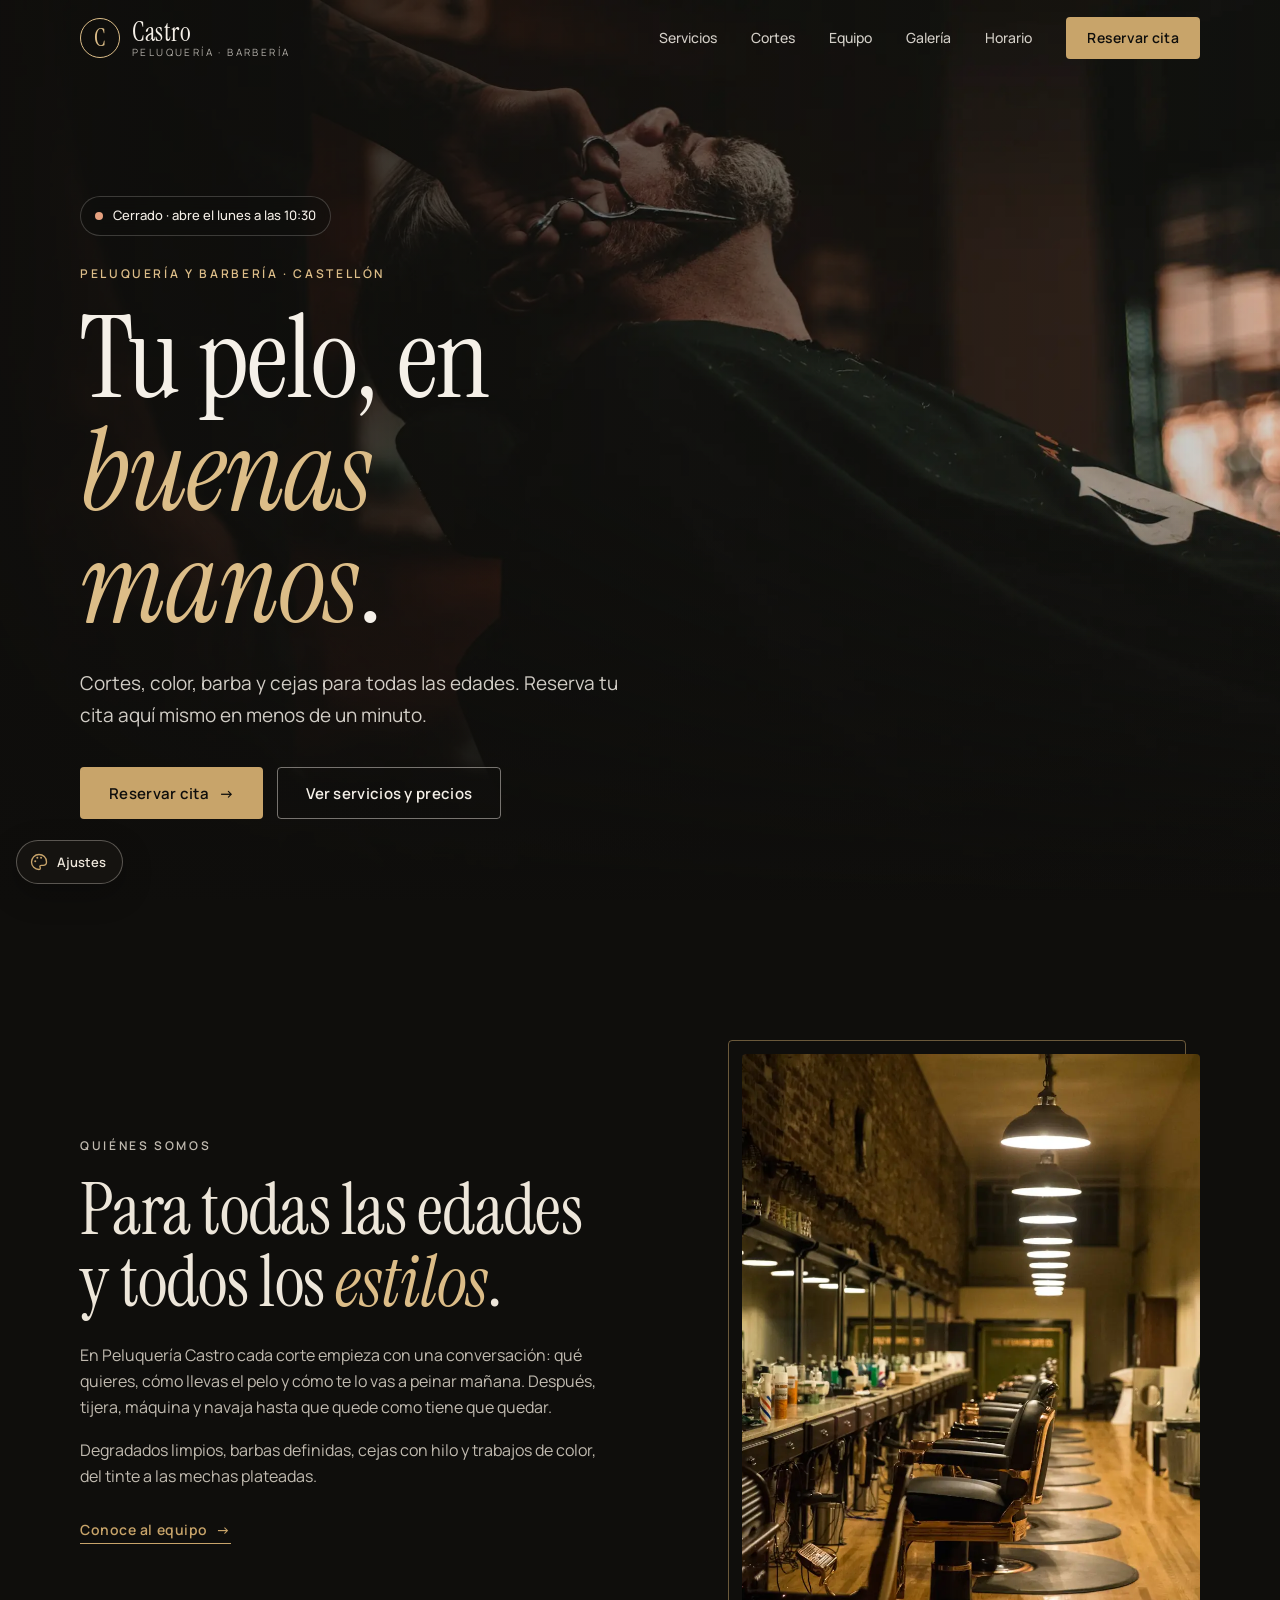
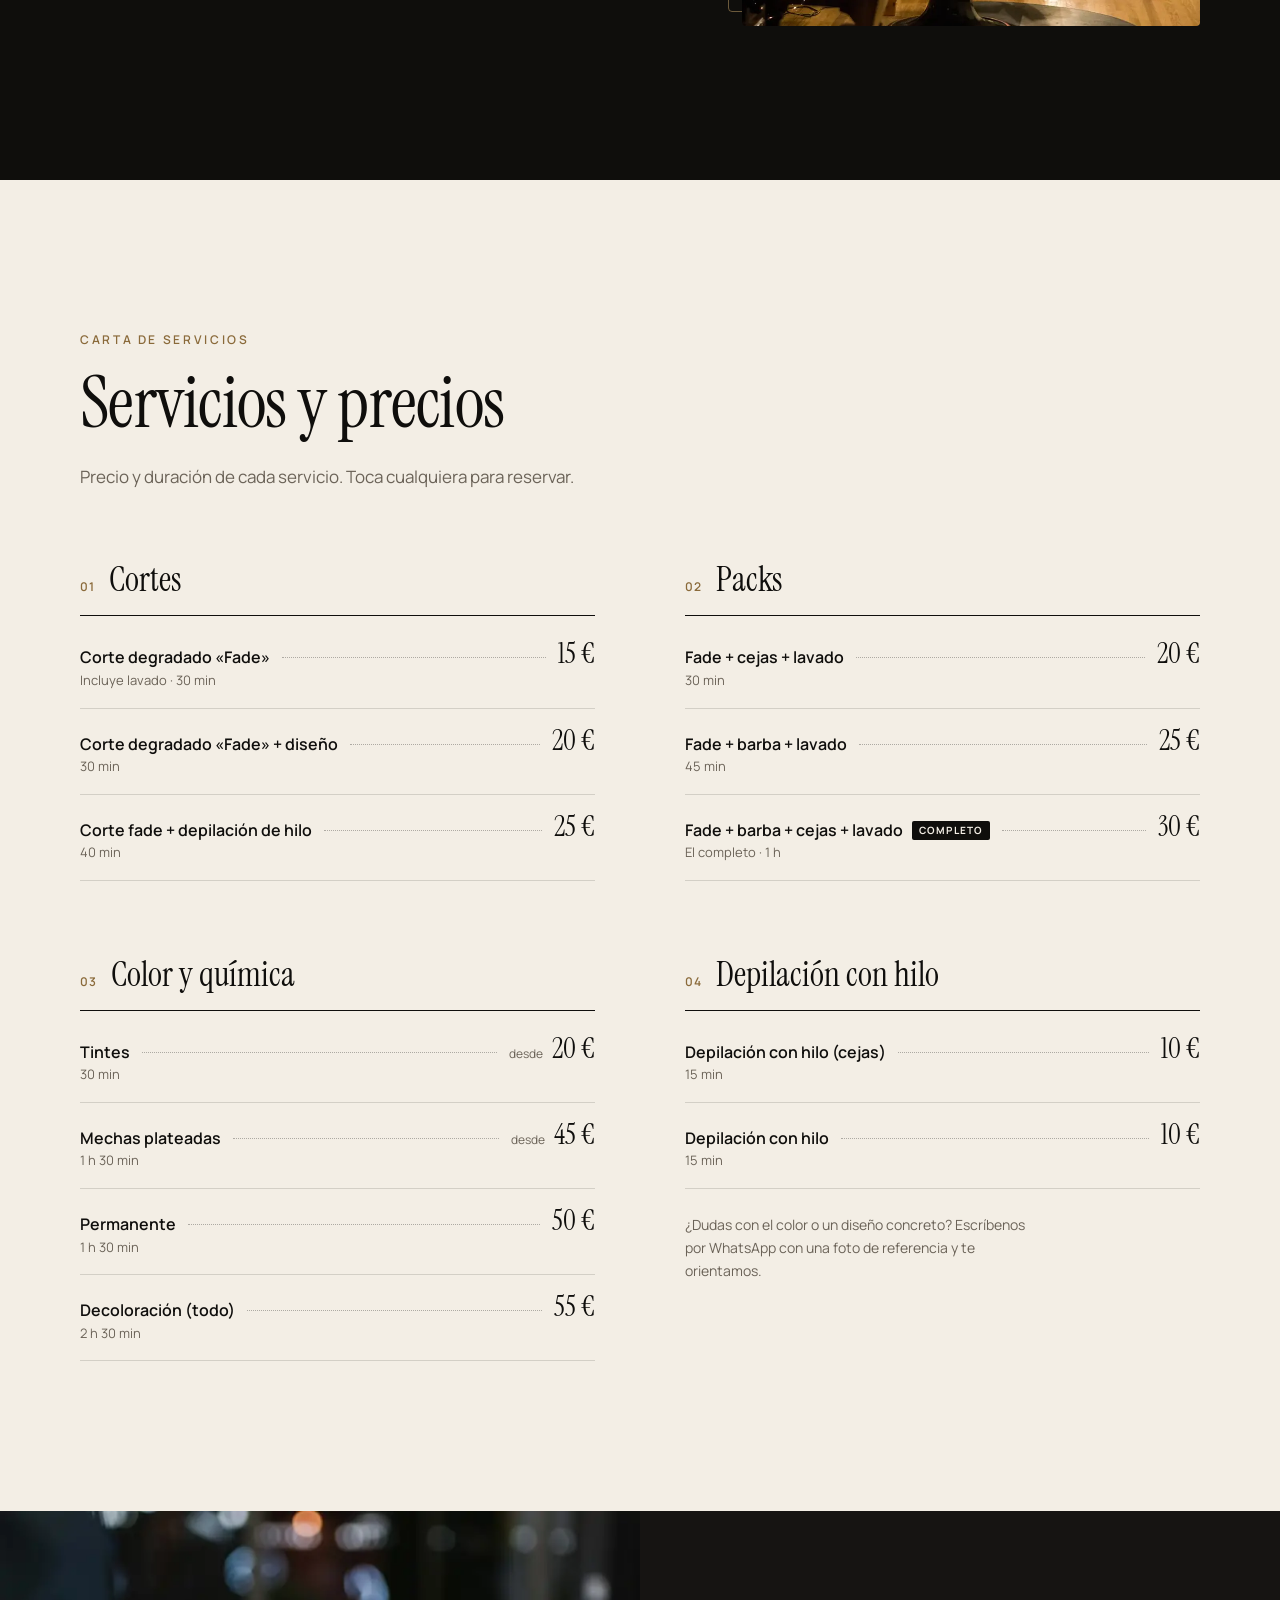
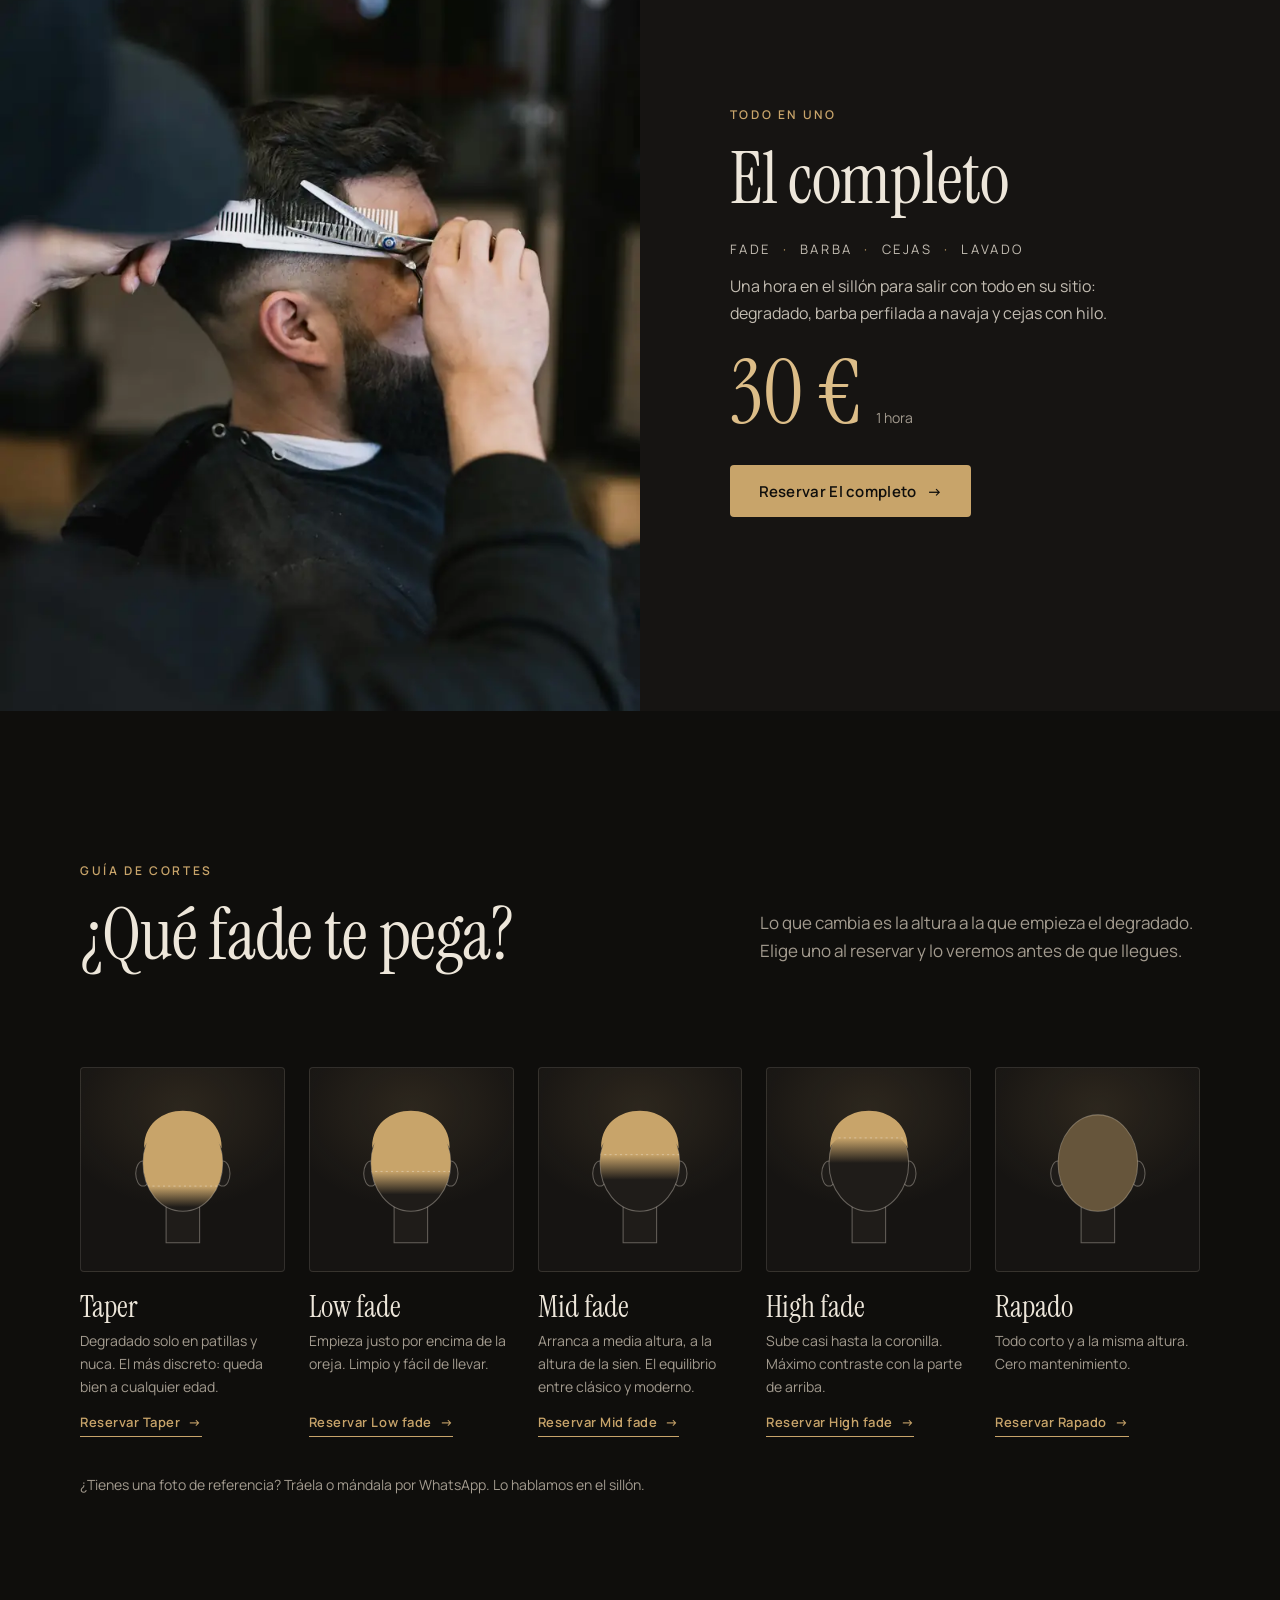
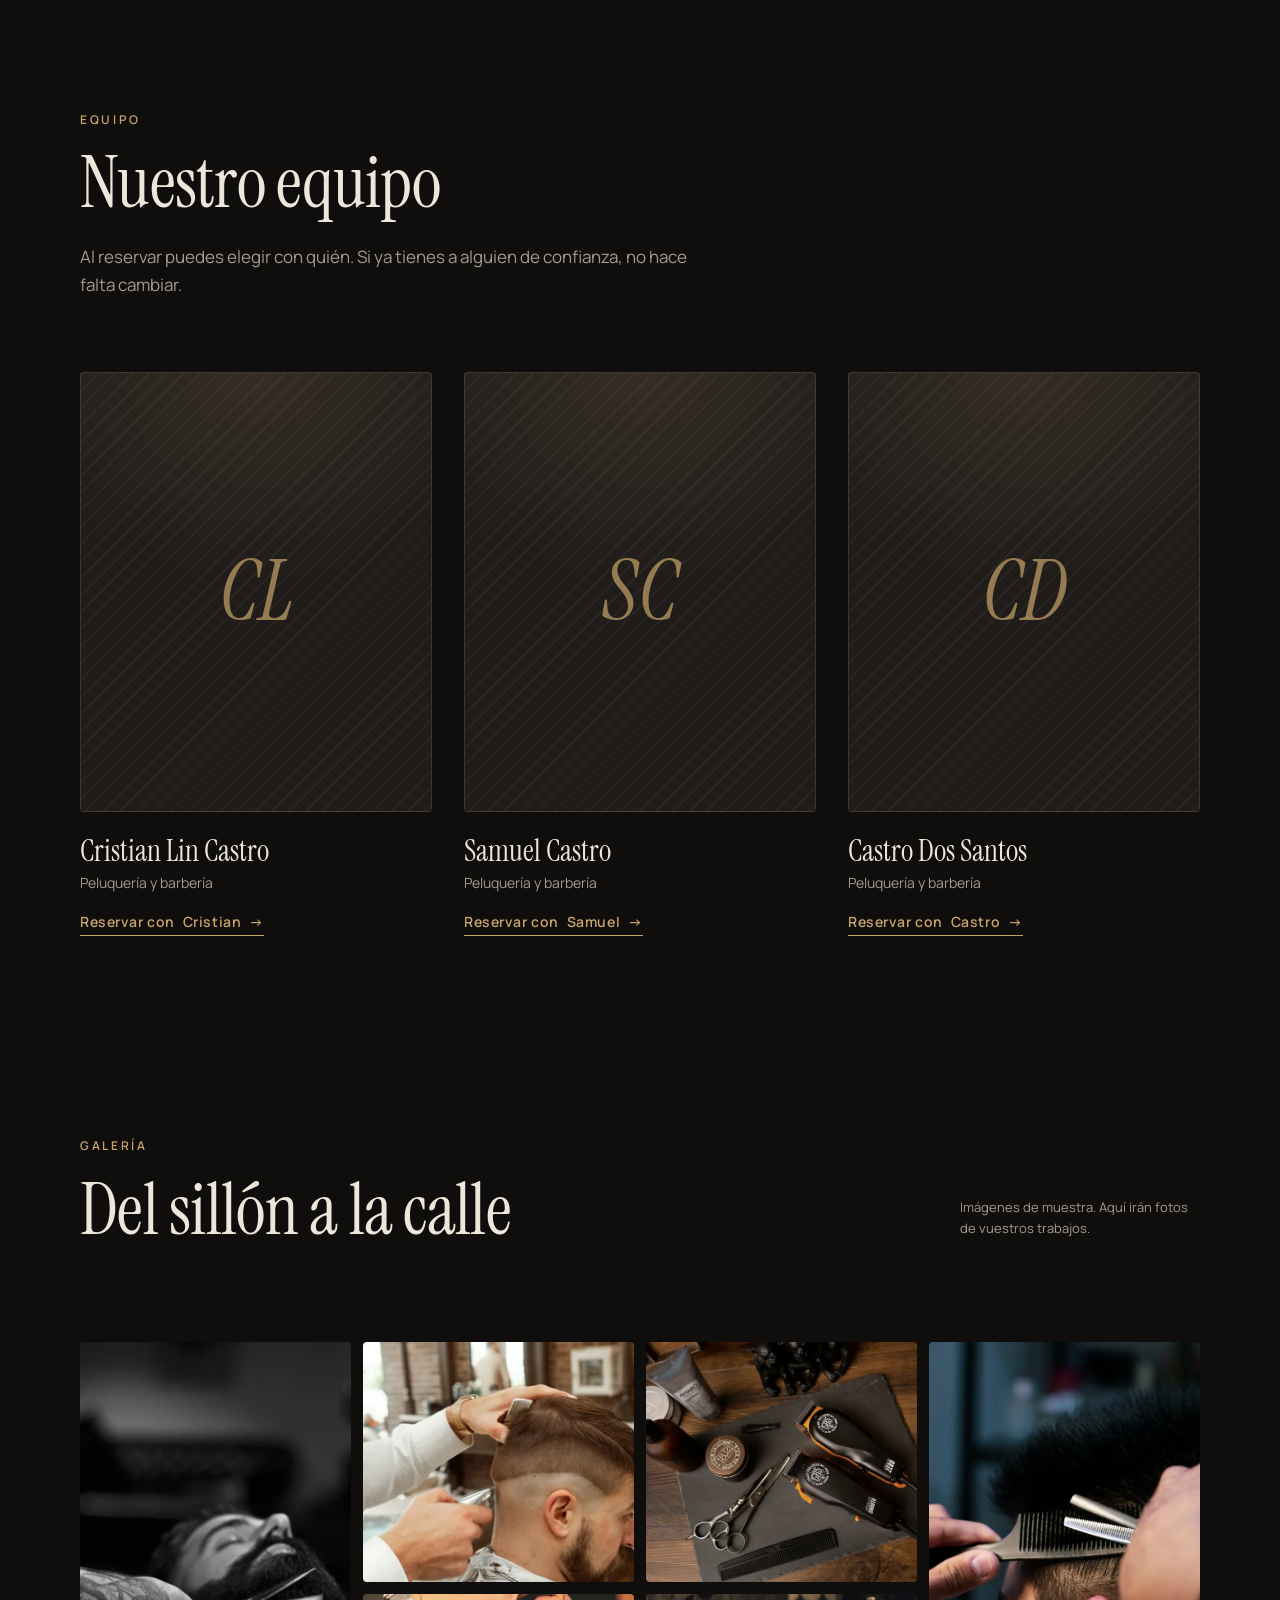
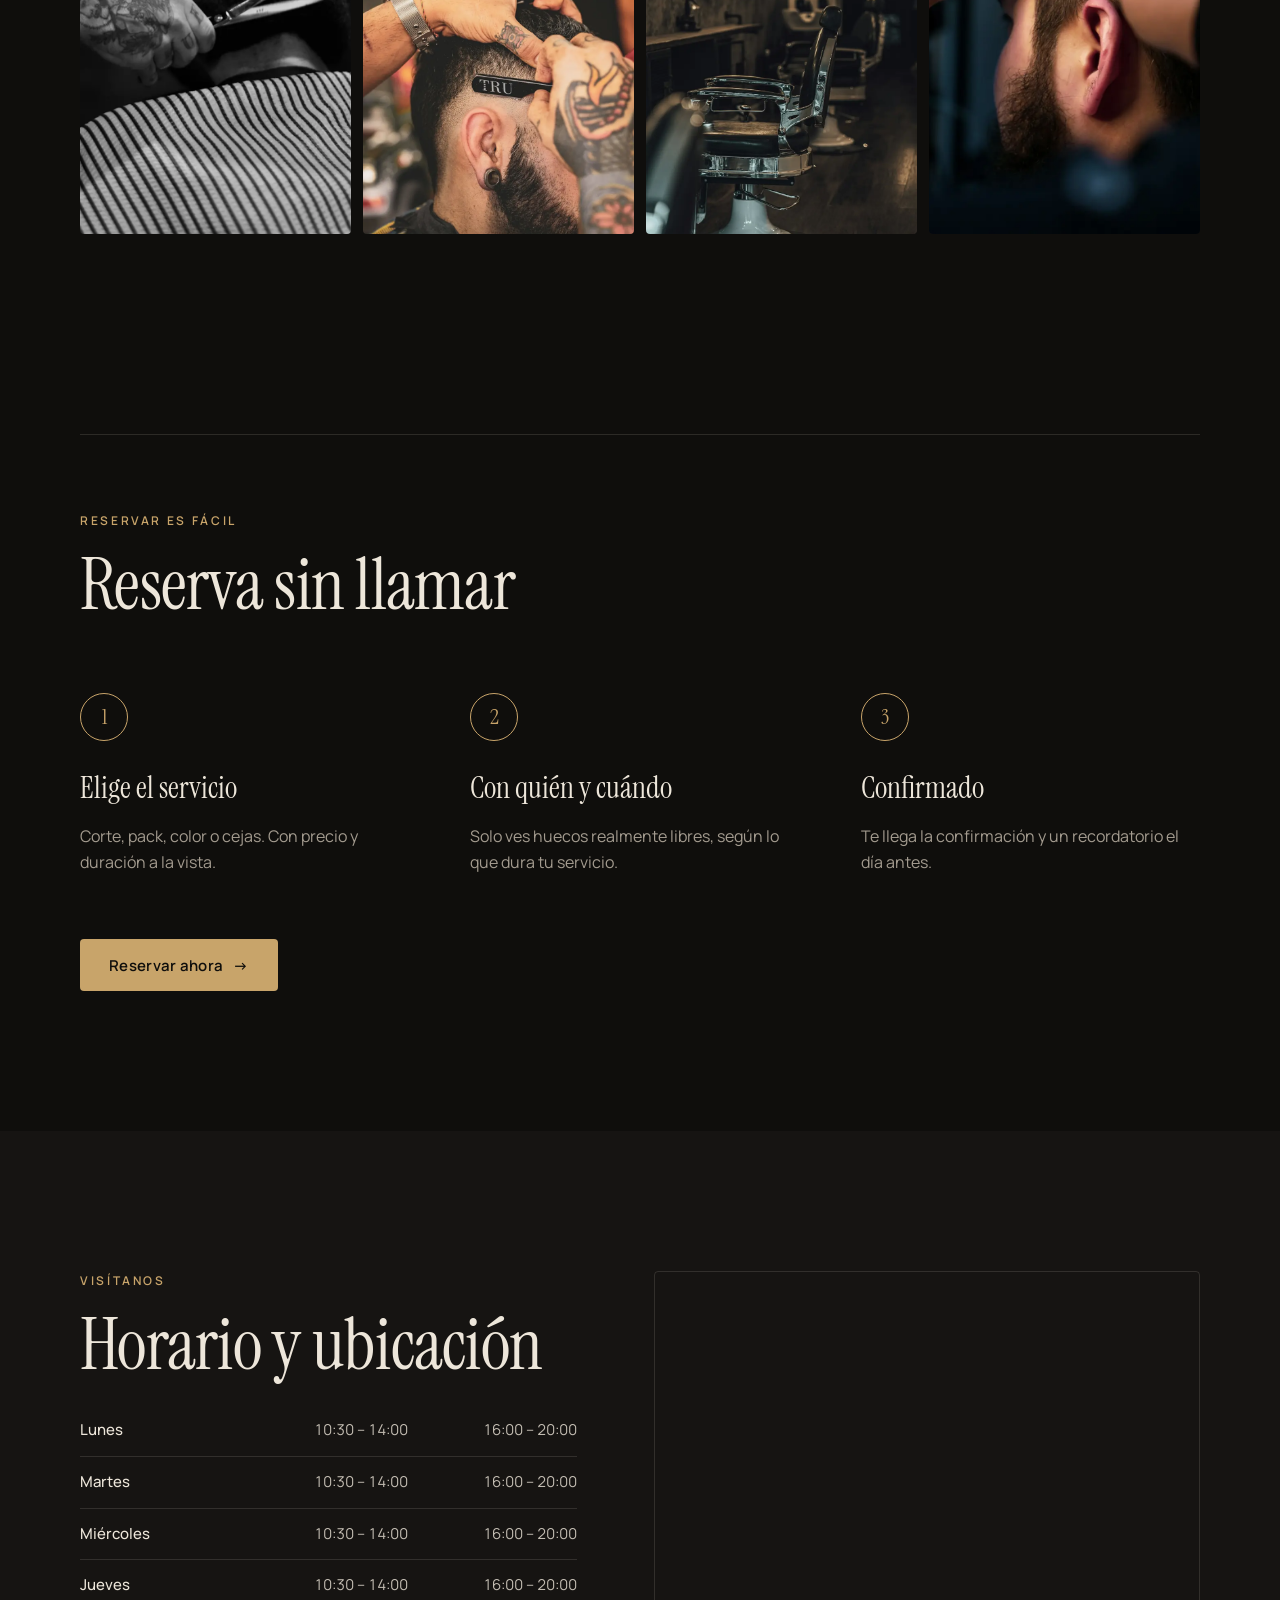
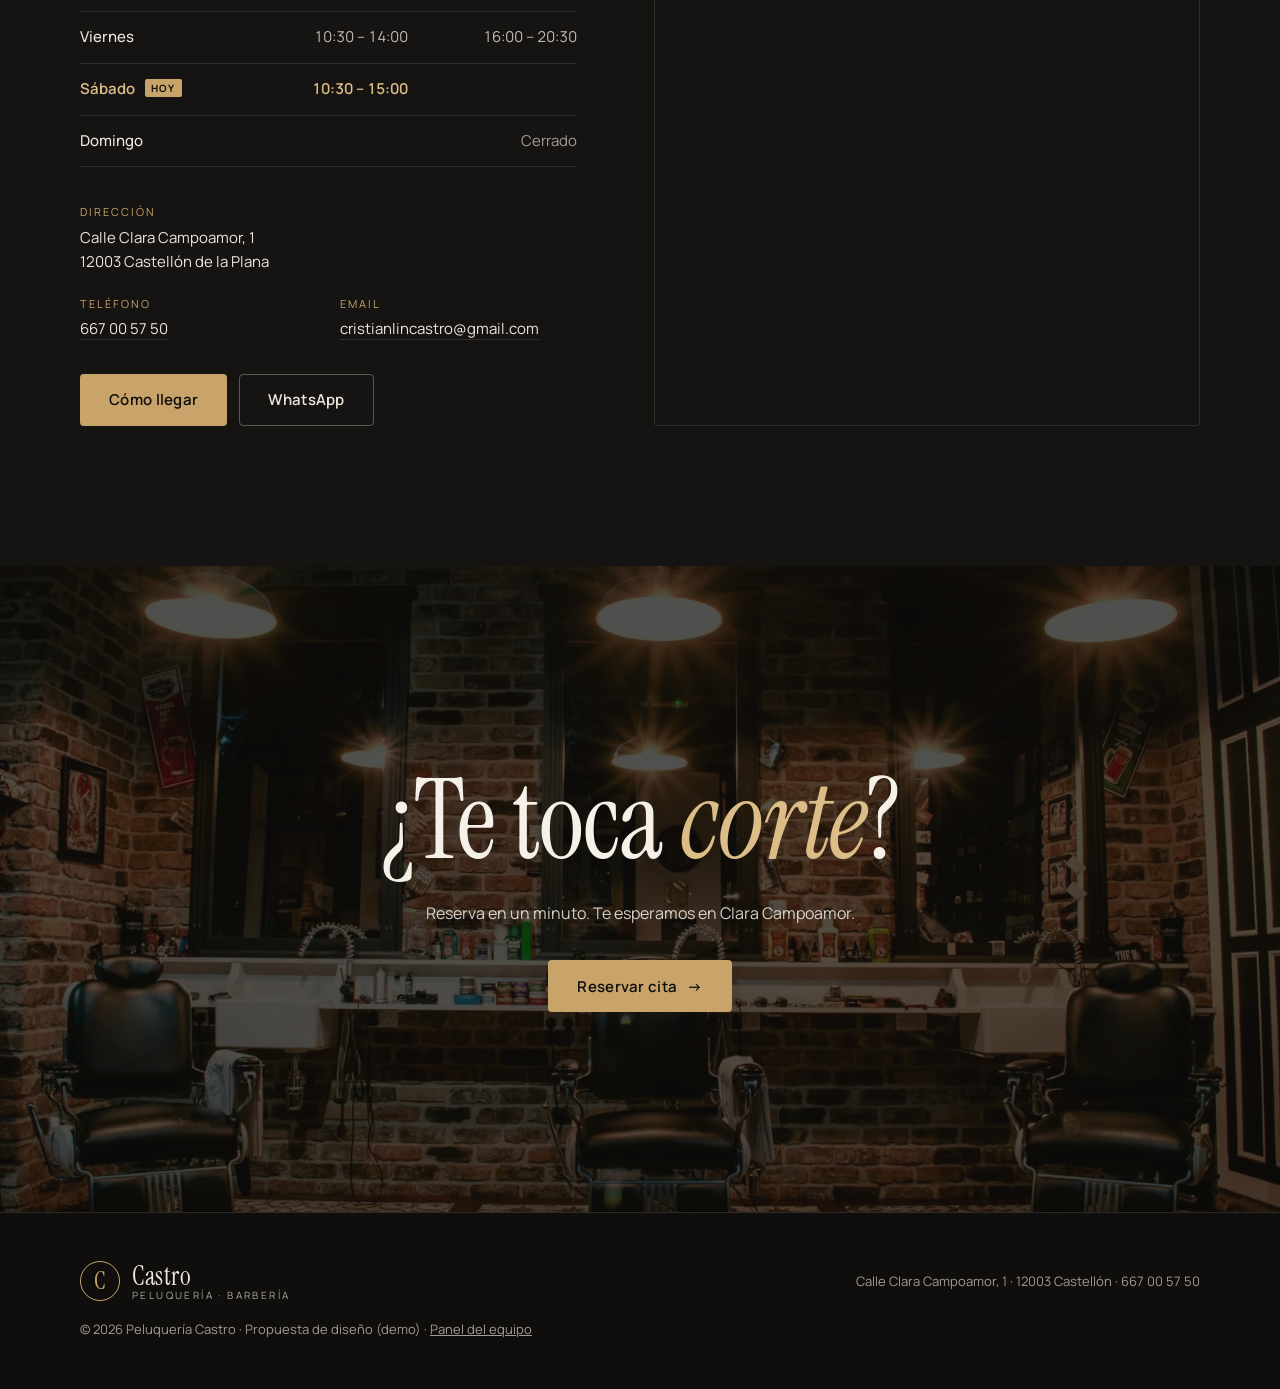
==== commit 4b65398c: "Idiomas: catalán, inglés y portugués de Brasil, con selector en Ajustes - js/i18n.js: diccionarios (" ====
--- a/index.html
+++ b/index.html
@@ -3,21 +3,22 @@
 <head>
   <meta charset="utf-8">
   <meta name="viewport" content="width=device-width, initial-scale=1, viewport-fit=cover">
-  <title>Peluquería Castro · Peluquería y barbería en Castellón</title>
-  <meta name="description" content="Peluquería y barbería en Castellón para todas las edades. Cortes, fade, barba, cejas con hilo, tintes y mechas. Reserva tu cita online en un minuto.">
+  <title data-i18n="meta.title">Peluquería Castro · Peluquería y barbería en Castellón</title>
+  <meta name="description" data-i18n-attr="content:meta.desc" content="Peluquería y barbería en Castellón para todas las edades. Cortes, fade, barba, cejas con hilo, tintes y mechas. Reserva tu cita online en un minuto.">
   <!-- Demo: no indexar hasta que sea la web oficial -->
   <meta name="robots" content="noindex, nofollow">
   <meta name="theme-color" content="#0f0e0c">
 
   <meta property="og:type" content="website">
   <meta property="og:title" content="Peluquería Castro · Castellón">
-  <meta property="og:description" content="Peluquería y barbería para todas las edades. Reserva online.">
+  <meta property="og:description" data-i18n-attr="content:meta.ogDesc" content="Peluquería y barbería para todas las edades. Reserva online.">
   <meta property="og:image" content="img/og.jpg">
   <meta property="og:locale" content="es_ES">
 
   <link rel="icon" href="img/favicon.svg" type="image/svg+xml">
   <link rel="preconnect" href="https://fonts.googleapis.com">
   <link rel="preconnect" href="https://fonts.gstatic.com" crossorigin>
+  <script src="js/i18n.js"></script>
   <script src="js/tema.js"></script>
   <link rel="stylesheet" href="css/styles.css">
 
@@ -48,29 +49,29 @@
   </script>
 </head>
 <body>
-  <a class="skip" href="#servicios">Saltar a servicios</a>
+  <a class="skip" href="#servicios" data-i18n="skip">Saltar a servicios</a>
 
   <!-- ============ CABECERA ============ -->
   <header class="header" data-header>
     <div class="header__inner">
-      <a href="#inicio" class="logo" aria-label="Peluquería Castro, inicio">
+      <a href="#inicio" class="logo" aria-label="Peluquería Castro, inicio" data-i18n-attr="aria-label:logo.aria">
         <span class="logo__mark" aria-hidden="true">C</span>
         <span class="logo__text">
           <span class="logo__name">Castro</span>
-          <span class="logo__sub">Peluquería · Barbería</span>
+          <span class="logo__sub" data-i18n="logo.sub">Peluquería · Barbería</span>
         </span>
       </a>
 
       <nav class="nav" data-nav aria-label="Principal">
-        <a href="#servicios">Servicios</a>
-        <a href="#cortes">Cortes</a>
-        <a href="#equipo">Equipo</a>
-        <a href="#galeria">Galería</a>
-        <a href="#visitanos">Horario</a>
-        <a href="#reservar" data-book class="btn btn--brass btn--sm">Reservar cita</a>
+        <a href="#servicios" data-i18n="nav.services">Servicios</a>
+        <a href="#cortes" data-i18n="nav.cuts">Cortes</a>
+        <a href="#equipo" data-i18n="nav.team">Equipo</a>
+        <a href="#galeria" data-i18n="nav.gallery">Galería</a>
+        <a href="#visitanos" data-i18n="nav.hours">Horario</a>
+        <a href="#reservar" data-book class="btn btn--brass btn--sm" data-i18n="book">Reservar cita</a>
       </nav>
 
-      <button class="burger" data-burger aria-label="Abrir menú" aria-expanded="false">
+      <button class="burger" data-burger aria-label="Abrir menú" data-i18n-attr="aria-label:burger.open" aria-expanded="false">
         <span></span><span></span>
       </button>
     </div>
@@ -81,18 +82,18 @@
     <section class="hero" id="inicio">
       <picture class="hero__bg">
         <source media="(max-width: 760px)" data-foto="hero-movil">
-        <img data-foto="hero" alt="Peluquero trabajando con un cliente" fetchpriority="high">
+        <img data-foto="hero" alt="Peluquero trabajando con un cliente" data-i18n-attr="alt:hero.alt" fetchpriority="high">
       </picture>
       <div class="hero__shade"></div>
 
       <div class="hero__content container">
         <p class="status" data-status><span class="status__dot"></span><span data-status-text>Consultando horario…</span></p>
-        <p class="eyebrow">Peluquería y barbería · Castellón</p>
-        <h1 class="hero__title">Tu pelo, en <em>buenas manos</em>.</h1>
-        <p class="hero__lead">Cortes, color, barba y cejas para todas las edades. Reserva tu cita aquí mismo en menos de un minuto.</p>
+        <p class="eyebrow" data-i18n="hero.eyebrow">Peluquería y barbería · Castellón</p>
+        <h1 class="hero__title" data-i18n-html="hero.title">Tu pelo, en <em>buenas manos</em>.</h1>
+        <p class="hero__lead" data-i18n="hero.lead">Cortes, color, barba y cejas para todas las edades. Reserva tu cita aquí mismo en menos de un minuto.</p>
         <div class="hero__ctas">
-          <a href="#reservar" data-book class="btn btn--brass">Reservar cita <span aria-hidden="true">→</span></a>
-          <a href="#servicios" class="btn btn--ghost btn--photo">Ver servicios y precios</a>
+          <a href="#reservar" data-book class="btn btn--brass"><span data-i18n="book">Reservar cita</span> <span aria-hidden="true">→</span></a>
+          <a href="#servicios" class="btn btn--ghost btn--photo" data-i18n="hero.services">Ver servicios y precios</a>
         </div>
       </div>
     </section>
@@ -100,14 +101,14 @@
     <!-- ============ INTRO ============ -->
     <section class="intro container">
       <div class="intro__text reveal">
-        <p class="eyebrow">Quiénes somos</p>
-        <h2 class="h2">Para todas las edades<br>y todos los <em>estilos</em>.</h2>
-        <p>En Peluquería Castro cada corte empieza con una conversación: qué quieres, cómo llevas el pelo y cómo te lo vas a peinar mañana. Después, tijera, máquina y navaja hasta que quede como tiene que quedar.</p>
-        <p>Degradados limpios, barbas definidas, cejas con hilo y trabajos de color, del tinte a las mechas plateadas.</p>
-        <a href="#equipo" class="link">Conoce al equipo <span aria-hidden="true">→</span></a>
+        <p class="eyebrow" data-i18n="intro.eyebrow">Quiénes somos</p>
+        <h2 class="h2" data-i18n-html="intro.title">Para todas las edades<br>y todos los <em>estilos</em>.</h2>
+        <p data-i18n="intro.p1">En Peluquería Castro cada corte empieza con una conversación: qué quieres, cómo llevas el pelo y cómo te lo vas a peinar mañana. Después, tijera, máquina y navaja hasta que quede como tiene que quedar.</p>
+        <p data-i18n="intro.p2">Degradados limpios, barbas definidas, cejas con hilo y trabajos de color, del tinte a las mechas plateadas.</p>
+        <a href="#equipo" class="link"><span data-i18n="intro.link">Conoce al equipo</span> <span aria-hidden="true">→</span></a>
       </div>
       <figure class="intro__img reveal">
-        <img data-foto="intro" alt="Interior de la peluquería" loading="lazy" width="900" height="1125">
+        <img data-foto="intro" alt="Interior de la peluquería" data-i18n-attr="alt:intro.alt" loading="lazy" width="900" height="1125">
       </figure>
     </section>
 
@@ -115,9 +116,9 @@
     <section class="services" id="servicios">
       <div class="container">
         <header class="section-head reveal">
-          <p class="eyebrow eyebrow--menu">Carta de servicios</p>
-          <h2 class="h2">Servicios y precios</h2>
-          <p class="section-head__lead">Precio y duración de cada servicio. Toca cualquiera para reservar.</p>
+          <p class="eyebrow eyebrow--menu" data-i18n="svc.eyebrow">Carta de servicios</p>
+          <h2 class="h2" data-i18n="svc.title">Servicios y precios</h2>
+          <p class="section-head__lead" data-i18n="svc.lead">Precio y duración de cada servicio. Toca cualquiera para reservar.</p>
         </header>
         <!-- La carta se genera desde js/datos.js (misma fuente que las reservas) -->
         <div class="menu" data-menu></div>
@@ -127,15 +128,15 @@
     <!-- ============ PACK DESTACADO ============ -->
     <section class="feature">
       <div class="feature__img reveal">
-        <img data-foto="feature" alt="Peluquero repasando un corte" loading="lazy" width="800" height="1000">
+        <img data-foto="feature" alt="Peluquero repasando un corte" data-i18n-attr="alt:feat.alt" loading="lazy" width="800" height="1000">
       </div>
       <div class="feature__body reveal">
-        <p class="eyebrow">Todo en uno</p>
-        <h2 class="h2">El completo</h2>
-        <p class="feature__list">Fade <span>·</span> Barba <span>·</span> Cejas <span>·</span> Lavado</p>
-        <p>Una hora en el sillón para salir con todo en su sitio: degradado, barba perfilada a navaja y cejas con hilo.</p>
-        <div class="feature__price"><span>30 €</span><small>1 hora</small></div>
-        <a href="#reservar" data-book data-service="completo" class="btn btn--brass">Reservar El completo <span aria-hidden="true">→</span></a>
+        <p class="eyebrow" data-i18n="feat.eyebrow">Todo en uno</p>
+        <h2 class="h2" data-i18n="feat.title">El completo</h2>
+        <p class="feature__list" data-i18n-html="feat.list">Fade <span>·</span> Barba <span>·</span> Cejas <span>·</span> Lavado</p>
+        <p data-i18n="feat.p">Una hora en el sillón para salir con todo en su sitio: degradado, barba perfilada a navaja y cejas con hilo.</p>
+        <div class="feature__price"><span>30 €</span><small data-i18n="feat.hour">1 hora</small></div>
+        <a href="#reservar" data-book data-service="completo" class="btn btn--brass"><span data-i18n="feat.cta">Reservar El completo</span> <span aria-hidden="true">→</span></a>
       </div>
     </section>
 
@@ -144,41 +145,41 @@
       <div class="container">
         <header class="section-head section-head--row reveal">
           <div>
-            <p class="eyebrow">Guía de cortes</p>
-            <h2 class="h2">¿Qué fade te pega?</h2>
+            <p class="eyebrow" data-i18n="cuts.eyebrow">Guía de cortes</p>
+            <h2 class="h2" data-i18n="cuts.title">¿Qué fade te pega?</h2>
           </div>
-          <p class="section-head__lead">Lo que cambia es la altura a la que empieza el degradado. Elige uno al reservar y lo veremos antes de que llegues.</p>
+          <p class="section-head__lead" data-i18n="cuts.lead">Lo que cambia es la altura a la que empieza el degradado. Elige uno al reservar y lo veremos antes de que llegues.</p>
         </header>
         <div class="cuts__grid" data-cuts></div>
-        <p class="cuts__note reveal">¿Tienes una foto de referencia? Tráela o mándala por WhatsApp. Lo hablamos en el sillón.</p>
+        <p class="cuts__note reveal" data-i18n="cuts.note">¿Tienes una foto de referencia? Tráela o mándala por WhatsApp. Lo hablamos en el sillón.</p>
       </div>
     </section>
 
     <!-- ============ EQUIPO ============ -->
     <section class="team container" id="equipo">
       <header class="section-head reveal">
-        <p class="eyebrow">Equipo</p>
-        <h2 class="h2">Nuestro equipo</h2>
-        <p class="section-head__lead">Al reservar puedes elegir con quién. Si ya tienes a alguien de confianza, no hace falta cambiar.</p>
+        <p class="eyebrow" data-i18n="team.eyebrow">Equipo</p>
+        <h2 class="h2" data-i18n="team.title">Nuestro equipo</h2>
+        <p class="section-head__lead" data-i18n="team.lead">Al reservar puedes elegir con quién. Si ya tienes a alguien de confianza, no hace falta cambiar.</p>
       </header>
       <div class="team__grid">
         <article class="barber reveal">
           <div class="barber__photo" aria-hidden="true"><span>CL</span></div>
           <h3>Cristian Lin Castro</h3>
-          <p>Peluquería y barbería</p>
-          <a href="#reservar" data-book data-barber="cristian" class="link">Reservar con Cristian <span aria-hidden="true">→</span></a>
+          <p data-i18n="team.role">Peluquería y barbería</p>
+          <a href="#reservar" data-book data-barber="cristian" class="link"><span data-i18n="team.bookWith">Reservar con</span> Cristian <span aria-hidden="true">→</span></a>
         </article>
         <article class="barber reveal">
           <div class="barber__photo" aria-hidden="true"><span>SC</span></div>
           <h3>Samuel Castro</h3>
-          <p>Peluquería y barbería</p>
-          <a href="#reservar" data-book data-barber="samuel" class="link">Reservar con Samuel <span aria-hidden="true">→</span></a>
+          <p data-i18n="team.role">Peluquería y barbería</p>
+          <a href="#reservar" data-book data-barber="samuel" class="link"><span data-i18n="team.bookWith">Reservar con</span> Samuel <span aria-hidden="true">→</span></a>
         </article>
         <article class="barber reveal">
           <div class="barber__photo" aria-hidden="true"><span>CD</span></div>
           <h3>Castro Dos Santos</h3>
-          <p>Peluquería y barbería</p>
-          <a href="#reservar" data-book data-barber="castro" class="link">Reservar con Castro <span aria-hidden="true">→</span></a>
+          <p data-i18n="team.role">Peluquería y barbería</p>
+          <a href="#reservar" data-book data-barber="castro" class="link"><span data-i18n="team.bookWith">Reservar con</span> Castro <span aria-hidden="true">→</span></a>
         </article>
       </div>
     </section>
@@ -188,18 +189,18 @@
       <div class="container">
         <header class="section-head section-head--row reveal">
           <div>
-            <p class="eyebrow">Galería</p>
-            <h2 class="h2">Del sillón a la calle</h2>
+            <p class="eyebrow" data-i18n="gal.eyebrow">Galería</p>
+            <h2 class="h2" data-i18n="gal.title">Del sillón a la calle</h2>
           </div>
-          <p class="gallery__note">Imágenes de muestra. Aquí irán fotos de vuestros trabajos.</p>
+          <p class="gallery__note" data-i18n="gal.note">Imágenes de muestra. Aquí irán fotos de vuestros trabajos.</p>
         </header>
         <div class="gallery__grid">
-          <figure class="g g--tall reveal"><img data-foto="g1" alt="Trabajo de peluquería (muestra)" loading="lazy"></figure>
-          <figure class="g reveal"><img data-foto="g2" alt="Trabajo de peluquería (muestra)" loading="lazy"></figure>
-          <figure class="g reveal"><img data-foto="g3" alt="Trabajo de peluquería (muestra)" loading="lazy"></figure>
-          <figure class="g g--tall reveal"><img data-foto="g4" alt="Trabajo de peluquería (muestra)" loading="lazy"></figure>
-          <figure class="g reveal"><img data-foto="g5" alt="Trabajo de peluquería (muestra)" loading="lazy"></figure>
-          <figure class="g reveal"><img data-foto="g6" alt="Trabajo de peluquería (muestra)" loading="lazy"></figure>
+          <figure class="g g--tall reveal"><img data-foto="g1" alt="Trabajo de peluquería (muestra)" data-i18n-attr="alt:gal.alt" loading="lazy"></figure>
+          <figure class="g reveal"><img data-foto="g2" alt="Trabajo de peluquería (muestra)" data-i18n-attr="alt:gal.alt" loading="lazy"></figure>
+          <figure class="g reveal"><img data-foto="g3" alt="Trabajo de peluquería (muestra)" data-i18n-attr="alt:gal.alt" loading="lazy"></figure>
+          <figure class="g g--tall reveal"><img data-foto="g4" alt="Trabajo de peluquería (muestra)" data-i18n-attr="alt:gal.alt" loading="lazy"></figure>
+          <figure class="g reveal"><img data-foto="g5" alt="Trabajo de peluquería (muestra)" data-i18n-attr="alt:gal.alt" loading="lazy"></figure>
+          <figure class="g reveal"><img data-foto="g6" alt="Trabajo de peluquería (muestra)" data-i18n-attr="alt:gal.alt" loading="lazy"></figure>
         </div>
       </div>
     </section>
@@ -207,16 +208,16 @@
     <!-- ============ CÓMO RESERVAR ============ -->
     <section class="steps container">
       <header class="section-head reveal">
-        <p class="eyebrow">Reservar es fácil</p>
-        <h2 class="h2">Reserva sin llamar</h2>
+        <p class="eyebrow" data-i18n="steps.eyebrow">Reservar es fácil</p>
+        <h2 class="h2" data-i18n="steps.title">Reserva sin llamar</h2>
       </header>
       <ol class="steps__list">
-        <li class="reveal"><span class="steps__n">1</span><h3>Elige el servicio</h3><p>Corte, pack, color o cejas. Con precio y duración a la vista.</p></li>
-        <li class="reveal"><span class="steps__n">2</span><h3>Con quién y cuándo</h3><p>Solo ves huecos realmente libres, según lo que dura tu servicio.</p></li>
-        <li class="reveal"><span class="steps__n">3</span><h3>Confirmado</h3><p>Te llega la confirmación y un recordatorio el día antes.</p></li>
+        <li class="reveal"><span class="steps__n">1</span><h3 data-i18n="steps.1.t">Elige el servicio</h3><p data-i18n="steps.1.p">Corte, pack, color o cejas. Con precio y duración a la vista.</p></li>
+        <li class="reveal"><span class="steps__n">2</span><h3 data-i18n="steps.2.t">Con quién y cuándo</h3><p data-i18n="steps.2.p">Solo ves huecos realmente libres, según lo que dura tu servicio.</p></li>
+        <li class="reveal"><span class="steps__n">3</span><h3 data-i18n="steps.3.t">Confirmado</h3><p data-i18n="steps.3.p">Te llega la confirmación y un recordatorio el día antes.</p></li>
       </ol>
       <div class="steps__cta reveal">
-        <a href="#reservar" data-book class="btn btn--brass">Reservar ahora <span aria-hidden="true">→</span></a>
+        <a href="#reservar" data-book class="btn btn--brass"><span data-i18n="steps.cta">Reservar ahora</span> <span aria-hidden="true">→</span></a>
       </div>
     </section>
 
@@ -224,36 +225,36 @@
     <section class="visit" id="visitanos">
       <div class="container visit__grid">
         <div class="visit__info reveal">
-          <p class="eyebrow">Visítanos</p>
-          <h2 class="h2">Horario y ubicación</h2>
+          <p class="eyebrow" data-i18n="visit.eyebrow">Visítanos</p>
+          <h2 class="h2" data-i18n="visit.title">Horario y ubicación</h2>
 
           <table class="hours" data-hours>
-            <caption class="sr-only">Horario de apertura</caption>
+            <caption class="sr-only" data-i18n="visit.caption">Horario de apertura</caption>
             <tbody>
-              <tr data-day="1"><th scope="row">Lunes</th><td>10:30 – 14:00</td><td>16:00 – 20:00</td></tr>
-              <tr data-day="2"><th scope="row">Martes</th><td>10:30 – 14:00</td><td>16:00 – 20:00</td></tr>
-              <tr data-day="3"><th scope="row">Miércoles</th><td>10:30 – 14:00</td><td>16:00 – 20:00</td></tr>
-              <tr data-day="4"><th scope="row">Jueves</th><td>10:30 – 14:00</td><td>16:00 – 20:00</td></tr>
-              <tr data-day="5"><th scope="row">Viernes</th><td>10:30 – 14:00</td><td>16:00 – 20:30</td></tr>
-              <tr data-day="6"><th scope="row">Sábado</th><td>10:30 – 15:00</td><td></td></tr>
-              <tr data-day="0"><th scope="row">Domingo</th><td colspan="2" class="closed">Cerrado</td></tr>
+              <tr data-day="1"><th scope="row" data-i18n="dayc.1">Lunes</th><td>10:30 – 14:00</td><td>16:00 – 20:00</td></tr>
+              <tr data-day="2"><th scope="row" data-i18n="dayc.2">Martes</th><td>10:30 – 14:00</td><td>16:00 – 20:00</td></tr>
+              <tr data-day="3"><th scope="row" data-i18n="dayc.3">Miércoles</th><td>10:30 – 14:00</td><td>16:00 – 20:00</td></tr>
+              <tr data-day="4"><th scope="row" data-i18n="dayc.4">Jueves</th><td>10:30 – 14:00</td><td>16:00 – 20:00</td></tr>
+              <tr data-day="5"><th scope="row" data-i18n="dayc.5">Viernes</th><td>10:30 – 14:00</td><td>16:00 – 20:30</td></tr>
+              <tr data-day="6"><th scope="row" data-i18n="dayc.6">Sábado</th><td>10:30 – 15:00</td><td></td></tr>
+              <tr data-day="0"><th scope="row" data-i18n="dayc.0">Domingo</th><td colspan="2" class="closed" data-i18n="closed">Cerrado</td></tr>
             </tbody>
           </table>
 
           <address class="contact">
-            <p><span class="contact__label">Dirección</span>Calle Clara Campoamor, 1<br>12003 Castellón de la Plana</p>
-            <p><span class="contact__label">Teléfono</span><a href="tel:+34667005750">667 00 57 50</a></p>
-            <p><span class="contact__label">Email</span><a href="mailto:cristianlincastro@gmail.com">cristianlincastro@gmail.com</a></p>
+            <p><span class="contact__label" data-i18n="visit.address">Dirección</span>Calle Clara Campoamor, 1<br>12003 Castellón de la Plana</p>
+            <p><span class="contact__label" data-i18n="visit.phone">Teléfono</span><a href="tel:+34667005750">667 00 57 50</a></p>
+            <p><span class="contact__label" data-i18n="visit.email">Email</span><a href="mailto:cristianlincastro@gmail.com">cristianlincastro@gmail.com</a></p>
           </address>
 
           <div class="visit__ctas">
-            <a class="btn btn--brass" href="https://www.google.com/maps/dir/?api=1&destination=Calle+Clara+Campoamor+1,+12003+Castell%C3%B3n+de+la+Plana" target="_blank" rel="noopener">Cómo llegar</a>
+            <a class="btn btn--brass" href="https://www.google.com/maps/dir/?api=1&destination=Calle+Clara+Campoamor+1,+12003+Castell%C3%B3n+de+la+Plana" target="_blank" rel="noopener" data-i18n="visit.directions">Cómo llegar</a>
             <a class="btn btn--ghost" href="https://wa.me/34667005750" target="_blank" rel="noopener">WhatsApp</a>
           </div>
         </div>
 
         <div class="visit__map reveal">
-          <iframe title="Mapa: Peluquería Castro, Calle Clara Campoamor 1, Castellón"
+          <iframe title="Mapa: Peluquería Castro, Calle Clara Campoamor 1, Castellón" data-i18n-attr="title:visit.mapTitle"
             src="https://maps.google.com/maps?q=Calle%20Clara%20Campoamor%201%2C%2012003%20Castell%C3%B3n%20de%20la%20Plana&z=16&output=embed"
             loading="lazy" referrerpolicy="no-referrer-when-downgrade"></iframe>
         </div>
@@ -265,9 +266,9 @@
       <img class="final__bg" data-foto="final" alt="" loading="lazy">
       <div class="final__shade"></div>
       <div class="final__content container reveal">
-        <h2 class="h2">¿Te toca <em>corte</em>?</h2>
-        <p>Reserva en un minuto. Te esperamos en Clara Campoamor.</p>
-        <a href="#reservar" data-book class="btn btn--brass">Reservar cita <span aria-hidden="true">→</span></a>
+        <h2 class="h2" data-i18n-html="final.title">¿Te toca <em>corte</em>?</h2>
+        <p data-i18n="final.p">Reserva en un minuto. Te esperamos en Clara Campoamor.</p>
+        <a href="#reservar" data-book class="btn btn--brass"><span data-i18n="book">Reservar cita</span> <span aria-hidden="true">→</span></a>
       </div>
     </section>
   </main>
@@ -275,26 +276,26 @@
   <!-- ============ PIE ============ -->
   <footer class="footer">
     <div class="container footer__inner">
-      <a href="#inicio" class="logo logo--footer" aria-label="Peluquería Castro, volver arriba">
+      <a href="#inicio" class="logo logo--footer" aria-label="Peluquería Castro, volver arriba" data-i18n-attr="aria-label:footer.top">
         <span class="logo__mark" aria-hidden="true">C</span>
-        <span class="logo__text"><span class="logo__name">Castro</span><span class="logo__sub">Peluquería · Barbería</span></span>
+        <span class="logo__text"><span class="logo__name">Castro</span><span class="logo__sub" data-i18n="logo.sub">Peluquería · Barbería</span></span>
       </a>
       <p class="footer__meta">Calle Clara Campoamor, 1 · 12003 Castellón · <a href="tel:+34667005750">667 00 57 50</a></p>
-      <p class="footer__legal">© <span data-year>2026</span> Peluquería Castro · Propuesta de diseño (demo) · <a href="panel.html">Panel del equipo</a></p>
+      <p class="footer__legal">© <span data-year>2026</span> Peluquería Castro · <span data-i18n="footer.demo">Propuesta de diseño (demo)</span> · <a href="panel.html" data-i18n="footer.panel">Panel del equipo</a></p>
     </div>
   </footer>
 
   <!-- Barra fija de acciones en móvil -->
-  <nav class="dock" aria-label="Acciones rápidas">
+  <nav class="dock" aria-label="Acciones rápidas" data-i18n-attr="aria-label:dock.aria">
     <a href="tel:+34667005750" class="dock__btn">
       <svg viewBox="0 0 24 24" aria-hidden="true"><path d="M6.6 10.8a15.1 15.1 0 0 0 6.6 6.6l2.2-2.2c.3-.3.7-.4 1-.2 1.1.4 2.3.6 3.6.6.6 0 1 .4 1 1V20c0 .6-.4 1-1 1A17 17 0 0 1 3 4c0-.6.4-1 1-1h3.5c.6 0 1 .4 1 1 0 1.3.2 2.5.6 3.6.1.3 0 .7-.2 1l-2.3 2.2Z"/></svg>
-      Llamar
+      <span data-i18n="dock.call">Llamar</span>
     </a>
     <a href="https://wa.me/34667005750" class="dock__btn" target="_blank" rel="noopener">
       <svg viewBox="0 0 24 24" aria-hidden="true"><path d="M12 2a10 10 0 0 0-8.6 15.1L2 22l5-1.3A10 10 0 1 0 12 2Zm0 18.2c-1.5 0-3-.4-4.3-1.2l-.3-.2-3 .8.8-2.9-.2-.3A8.2 8.2 0 1 1 12 20.2Zm4.5-6.1c-.2-.1-1.5-.7-1.7-.8-.2-.1-.4-.1-.6.1l-.8 1c-.1.2-.3.2-.5.1a6.7 6.7 0 0 1-3.3-2.9c-.3-.4.2-.4.7-1.4.1-.2 0-.3 0-.4l-.8-1.8c-.2-.5-.4-.4-.6-.4h-.5a1 1 0 0 0-.7.3c-.2.3-.9.9-.9 2.2s1 2.6 1.1 2.7c.1.2 1.9 3 4.7 4.2 1.7.7 2.4.8 3.3.7.5-.1 1.5-.6 1.8-1.3.2-.6.2-1.1.1-1.3l-.3-.2Z"/></svg>
       WhatsApp
     </a>
-    <a href="#reservar" data-book class="dock__btn dock__btn--main">Reservar cita</a>
+    <a href="#reservar" data-book class="dock__btn dock__btn--main" data-i18n="book">Reservar cita</a>
   </nav>
 
   <script src="js/datos.js" defer></script>
